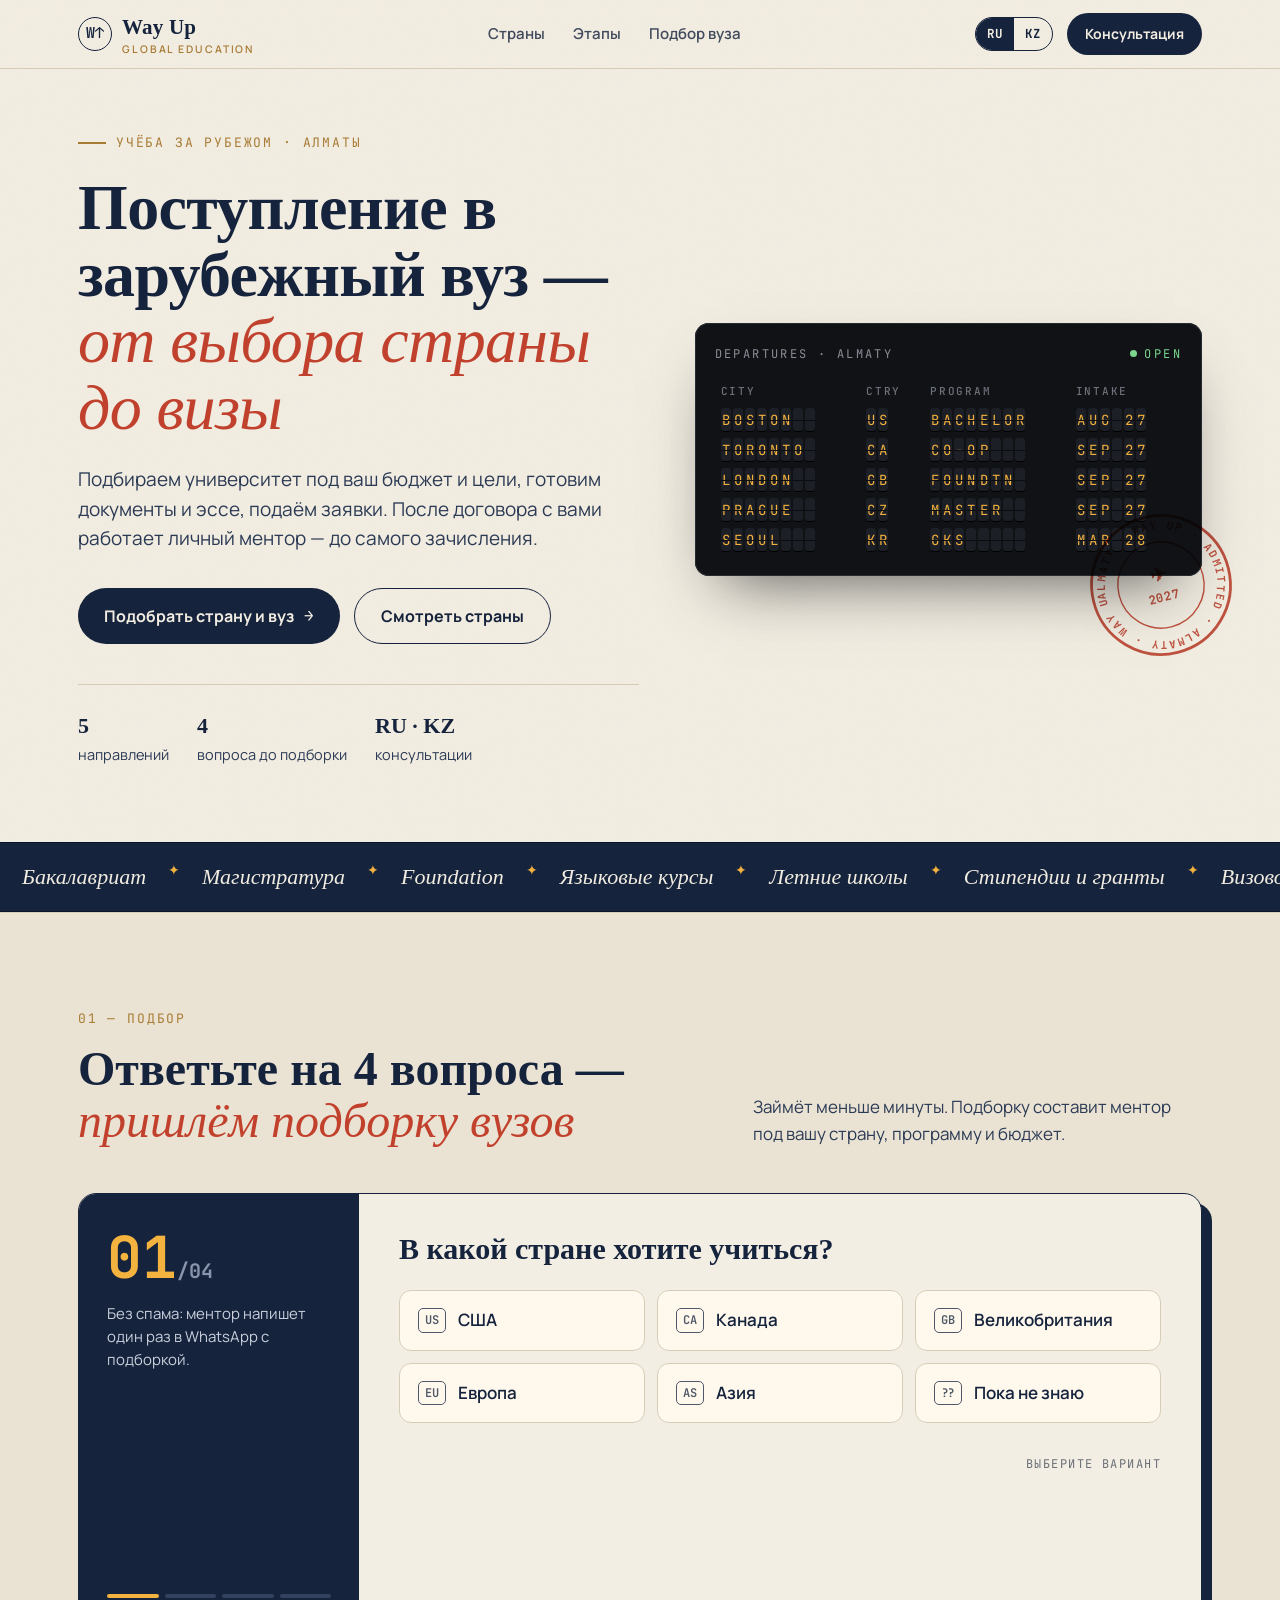
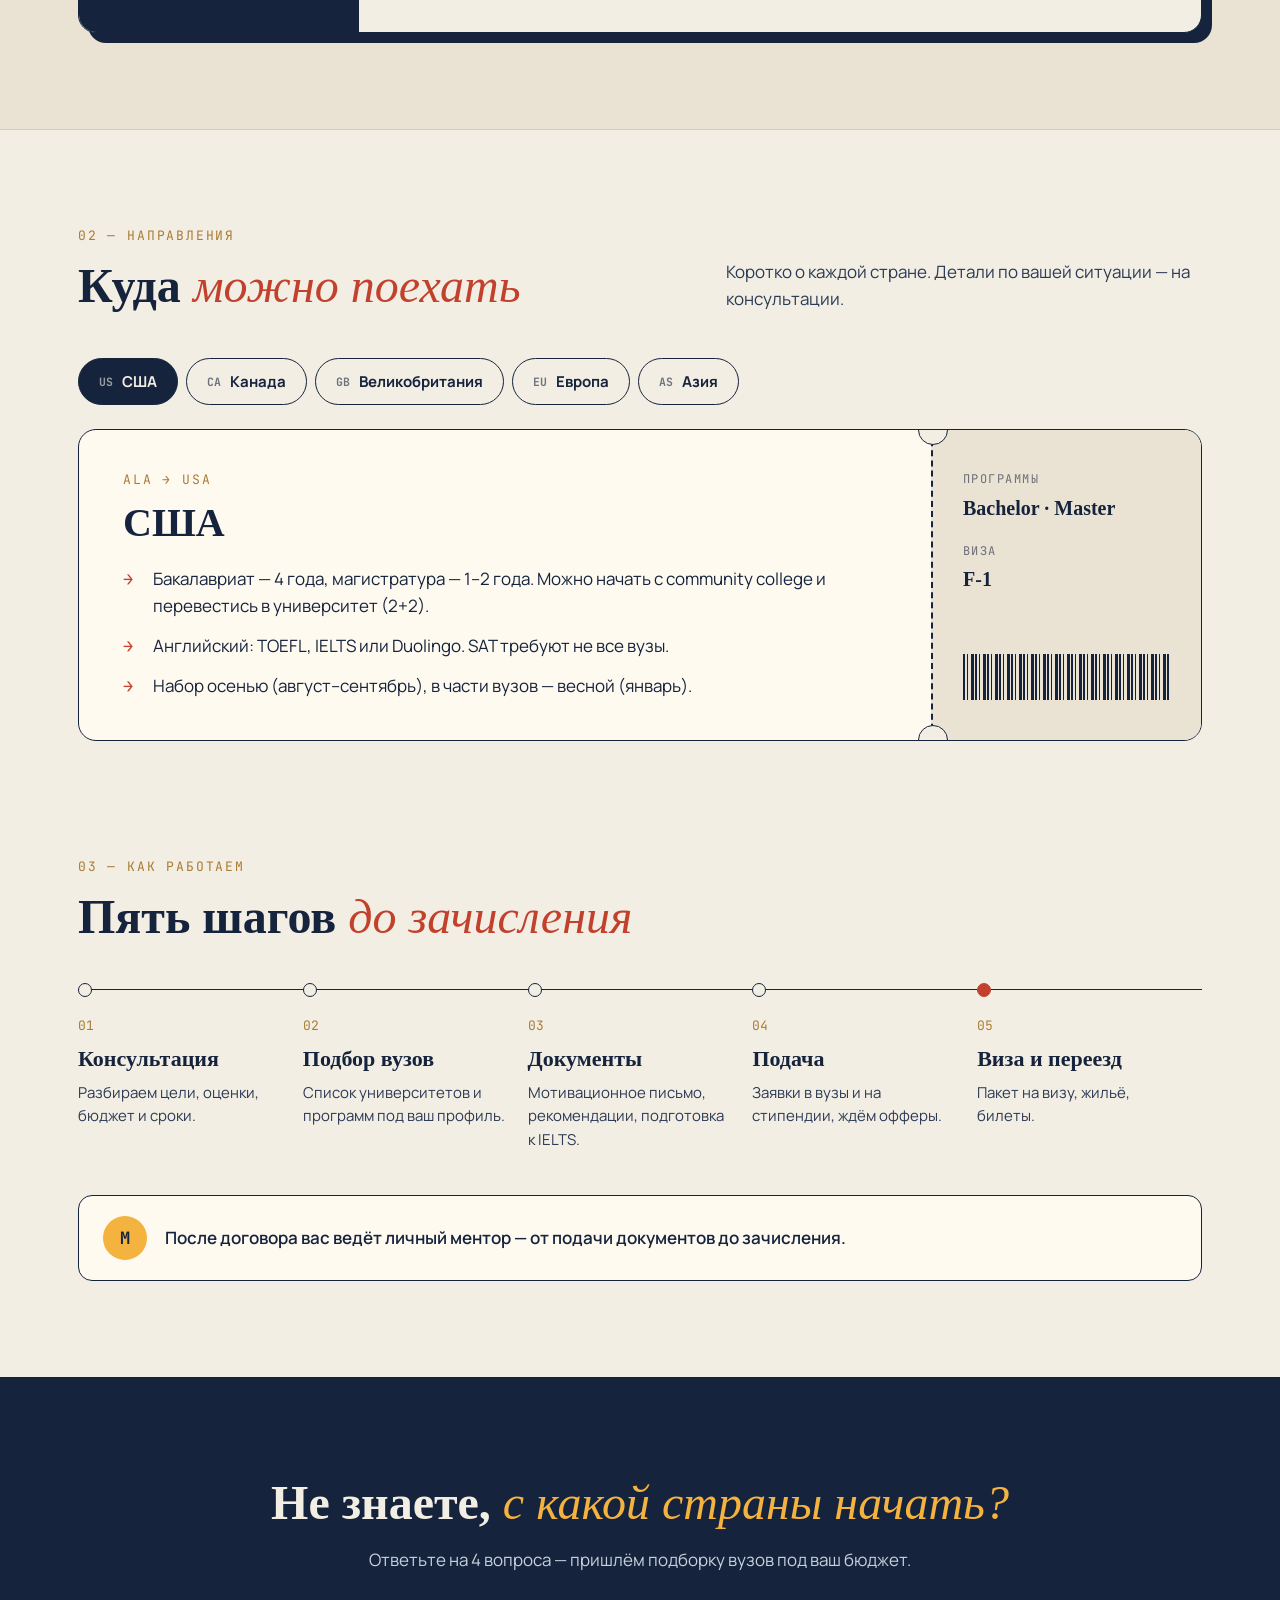
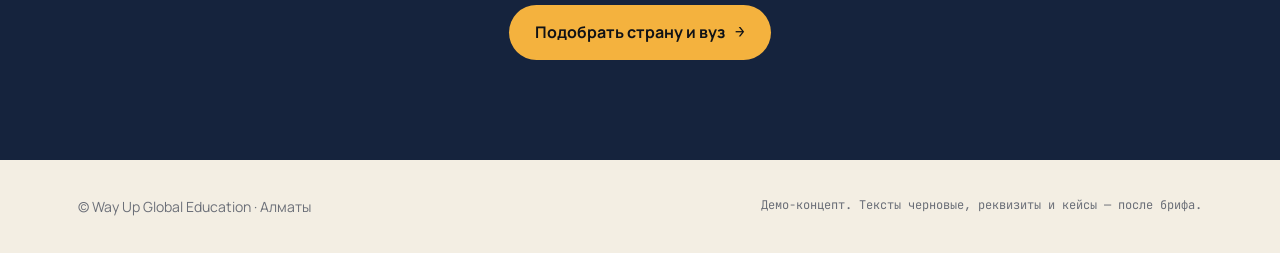
==== index.html @ d3983911 "Way Up demo landing" ====
<!DOCTYPE html>
<html lang="ru">
<head>
<meta charset="utf-8">
<meta name="viewport" content="width=device-width, initial-scale=1">
<title>Way Up Global Education — учёба за рубежом</title>
<meta name="description" content="Поступление в университеты США, Канады, Великобритании, Европы и Азии: подбор вуза, документы, виза.">
<link rel="preconnect" href="https://fonts.googleapis.com">
<link rel="preconnect" href="https://fonts.gstatic.com" crossorigin>
<link href="https://fonts.googleapis.com/css2?family=Old+Standard+TT:ital,wght@0,400;0,700;1,400&family=Manrope:wght@400;500;600;700&family=JetBrains+Mono:wght@500;700&display=swap" rel="stylesheet">
<style>
:root{
  --paper:#F3EEE3; --paper2:#EAE3D3; --ink:#15233D; --ink2:#2B3A55;
  --stamp:#C2412D; --brass:#A97C35; --board:#101216; --flap:#F4B23E; --line:#D6CCB8;
  --serif:"Old Standard TT",Georgia,serif; --sans:"Manrope",system-ui,sans-serif; --mono:"JetBrains Mono",ui-monospace,monospace;
}
*{box-sizing:border-box;margin:0;padding:0}
html{scroll-behavior:smooth}
body{background:var(--paper);color:var(--ink);font-family:var(--sans);font-size:17px;line-height:1.55;-webkit-font-smoothing:antialiased;overflow-x:hidden}
body[data-lang="ru"] .kz, body[data-lang="kz"] .ru{display:none!important}
a{color:inherit;text-decoration:none}
button{font:inherit;cursor:pointer;border:0;background:none;color:inherit}
.wrap{max-width:1180px;margin:0 auto;padding:0 28px}
/* paper grain */
body::before{content:"";position:fixed;inset:0;pointer-events:none;z-index:100;opacity:.35;mix-blend-mode:multiply;
  background-image:url("data:image/svg+xml,%3Csvg xmlns='http://www.w3.org/2000/svg' width='160' height='160'%3E%3Cfilter id='n'%3E%3CfeTurbulence type='fractalNoise' baseFrequency='.9' numOctaves='2' stitchTiles='stitch'/%3E%3CfeColorMatrix values='0 0 0 0 .55  0 0 0 0 .5  0 0 0 0 .42  0 0 0 .18 0'/%3E%3C/filter%3E%3Crect width='100%25' height='100%25' filter='url(%23n)'/%3E%3C/svg%3E")}

/* header */
header{position:sticky;top:0;z-index:50;background:rgba(243,238,227,.92);backdrop-filter:blur(8px);border-bottom:1px solid var(--line)}
.nav{display:flex;align-items:center;justify-content:space-between;height:68px;gap:20px}
.logo{display:flex;align-items:center;gap:10px;font-family:var(--serif);font-weight:700;font-size:21px;letter-spacing:.01em}
.logo-mark{width:34px;height:34px;border:1.5px solid var(--ink);border-radius:50%;display:grid;place-items:center;font-size:15px;font-family:var(--mono)}
.logo small{display:block;font-family:var(--sans);font-weight:600;font-size:10.5px;letter-spacing:.18em;text-transform:uppercase;color:var(--brass);margin-top:-3px}
.links{display:flex;gap:28px;font-weight:600;font-size:15px}
.links a{opacity:.8}.links a:hover{opacity:1;color:var(--stamp)}
.nav-right{display:flex;align-items:center;gap:14px}
.lang{display:flex;border:1.5px solid var(--ink);border-radius:999px;overflow:hidden;font-family:var(--mono);font-size:12.5px;font-weight:700}
.lang button{padding:6px 11px}
.lang button[aria-pressed="true"]{background:var(--ink);color:var(--paper)}
.btn{display:inline-flex;align-items:center;justify-content:center;gap:10px;font-weight:700;border-radius:999px;padding:15px 26px;font-size:16px;transition:transform .2s,box-shadow .2s,background .2s}
.btn-ink{background:var(--ink);color:var(--paper)}
.btn-ink:hover{transform:translateY(-2px);box-shadow:0 10px 24px -10px rgba(21,35,61,.6)}
.btn-line{border:1.5px solid var(--ink)}
.btn-line:hover{background:var(--ink);color:var(--paper)}
.btn-sm{padding:10px 18px;font-size:14px}
.arrow{font-family:var(--mono)}

/* hero */
.hero{padding:64px 0 76px;position:relative}
.hero-grid{display:grid;grid-template-columns:1.05fr .95fr;gap:56px;align-items:center}
.eyebrow{font-family:var(--mono);font-size:13px;letter-spacing:.14em;text-transform:uppercase;color:var(--brass);display:flex;align-items:center;gap:10px;margin-bottom:22px}
.eyebrow::before{content:"";width:28px;height:1.5px;background:var(--brass)}
h1{font-family:var(--serif);font-weight:700;font-size:clamp(38px,5.2vw,64px);line-height:1.04;letter-spacing:-.01em}
h1 em{font-style:italic;font-weight:400;color:var(--stamp)}
.lead{font-size:19px;color:var(--ink2);margin:24px 0 34px;max-width:33em}
.cta-row{display:flex;flex-wrap:wrap;gap:14px}
.facts{display:flex;gap:28px;margin-top:40px;padding-top:24px;border-top:1px solid var(--line);font-size:14.5px;color:var(--ink2)}
.facts b{display:block;font-family:var(--serif);font-size:22px;color:var(--ink)}

/* departure board */
.board-wrap{position:relative}
.board{background:var(--board);border-radius:14px;padding:22px 20px 18px;box-shadow:0 30px 60px -28px rgba(16,18,22,.7),inset 0 0 0 1px #262a31;color:var(--flap);font-family:var(--mono)}
.board-top{display:flex;justify-content:space-between;align-items:center;font-size:12px;letter-spacing:.2em;color:#8b8f98;margin-bottom:14px}
.board-top .live{display:flex;align-items:center;gap:7px;color:#7bd88f}
.board-top .live::before{content:"";width:7px;height:7px;border-radius:50%;background:#7bd88f;animation:blink 1.6s infinite}
@keyframes blink{50%{opacity:.25}}
.board table{width:100%;border-collapse:separate;border-spacing:0 6px;font-size:14px}
.board th{font-weight:500;color:#6d717a;text-align:left;font-size:11px;letter-spacing:.16em;padding:0 6px 2px}
.board td{padding:0 6px}
.cell{display:inline-flex;gap:2px}
.ch{display:inline-block;min-width:.72em;text-align:center;background:#1c1f25;border-radius:3px;padding:5px 1px;line-height:1;position:relative;box-shadow:inset 0 -1px 0 #000}
.ch::after{content:"";position:absolute;left:0;right:0;top:50%;height:1px;background:#0b0c0f}
.st-open{color:#7bd88f}
.stamp{position:absolute;right:-34px;bottom:-84px;width:150px;height:150px;color:var(--stamp);transform:rotate(-14deg);mix-blend-mode:multiply;opacity:.88;pointer-events:none}
.stamp text{font-family:var(--mono);font-weight:700;font-size:11.5px;letter-spacing:2.4px;fill:currentColor}

/* ticker */
.ticker{background:var(--ink);color:var(--paper);overflow:hidden;white-space:nowrap;border-block:1px solid #0b1426}
.ticker-track{display:inline-flex;animation:marquee 38s linear infinite;padding:17px 0}
.ticker span{font-family:var(--serif);font-size:22px;font-style:italic;padding:0 22px}
.ticker i{font-style:normal;color:var(--flap);font-family:var(--mono);font-size:14px}
@keyframes marquee{to{transform:translateX(-50%)}}

/* sections */
section{padding:96px 0}
.sec-head{display:flex;justify-content:space-between;align-items:end;gap:30px;margin-bottom:46px}
.num{font-family:var(--mono);font-size:13px;color:var(--brass);letter-spacing:.14em;margin-bottom:14px}
h2{font-family:var(--serif);font-weight:700;font-size:clamp(32px,4vw,48px);line-height:1.08}
h2 em{font-style:italic;font-weight:400;color:var(--stamp)}
.sec-sub{max-width:28em;color:var(--ink2)}

/* quiz */
#quiz{background:var(--paper2);border-block:1px solid var(--line)}
.quiz{background:var(--paper);border:1.5px solid var(--ink);border-radius:18px;display:grid;grid-template-columns:280px 1fr;overflow:hidden;min-height:440px;box-shadow:10px 10px 0 var(--ink)}
.quiz-side{background:var(--ink);color:var(--paper);padding:34px 28px;display:flex;flex-direction:column;justify-content:space-between}
.quiz-step-n{font-family:var(--mono);font-size:58px;font-weight:700;color:var(--flap);line-height:1}
.quiz-step-n small{font-size:20px;color:#8a95ab}
.quiz-side p{color:#c9cfdb;font-size:15px;margin-top:16px}
.progress{display:flex;gap:6px;margin-top:24px}
.progress span{flex:1;height:4px;border-radius:2px;background:#33425f;transition:background .3s}
.progress span.on{background:var(--flap)}
.quiz-main{padding:38px 40px;position:relative}
.qstep{display:none;animation:rise .45s ease both}
.qstep.active{display:block}
@keyframes rise{from{opacity:0;transform:translateY(12px)}to{opacity:1;transform:none}}
.qstep h3{font-family:var(--serif);font-size:30px;line-height:1.15;margin-bottom:24px}
.opts{display:grid;grid-template-columns:repeat(auto-fill,minmax(190px,1fr));gap:12px}
.opt{border:1.5px solid var(--line);border-radius:12px;padding:16px 18px;text-align:left;font-weight:600;background:#fff8ec;transition:border-color .15s,transform .15s,background .15s;display:flex;gap:12px;align-items:center}
.opt:hover{border-color:var(--ink);transform:translateY(-2px)}
.opt.sel{border-color:var(--ink);background:var(--ink);color:var(--paper)}
.opt .code{font-family:var(--mono);font-size:12px;border:1px solid currentColor;border-radius:5px;padding:2px 6px;opacity:.75}
.qnav{display:flex;justify-content:space-between;align-items:center;margin-top:28px}
.back{font-weight:600;opacity:.7}.back:hover{opacity:1}
.back[hidden]{visibility:hidden;display:inline}
.field{margin-bottom:14px}
.field label{display:block;font-size:13.5px;font-weight:700;margin-bottom:6px}
.field input,.field select{width:100%;font:inherit;padding:14px 16px;border:1.5px solid var(--line);border-radius:10px;background:#fff8ec;color:var(--ink)}
.field input:focus,.field select:focus{outline:none;border-color:var(--ink)}
.two{display:grid;grid-template-columns:1fr 1fr;gap:14px}
.consent{font-size:12.5px;color:#6b6f78;margin-top:12px}
.done{display:none}
.done.active{display:block;animation:rise .45s ease both}
.done h3{font-family:var(--serif);font-size:30px;margin-bottom:10px}
.crm{margin-top:22px;border:1.5px dashed var(--ink);border-radius:12px;padding:18px 20px;font-family:var(--mono);font-size:13.5px;background:#fff8ec}
.crm-h{font-family:var(--sans);font-weight:700;font-size:13px;letter-spacing:.06em;text-transform:uppercase;color:var(--brass);margin-bottom:10px}
.crm div.r{display:flex;justify-content:space-between;gap:14px;padding:5px 0;border-bottom:1px dotted var(--line)}
.crm div.r:last-child{border:0}
.crm .k{color:#6b6f78}

/* countries — boarding pass */
.tabs{display:flex;gap:8px;flex-wrap:wrap;margin-bottom:24px}
.tab{padding:11px 20px;border:1.5px solid var(--ink);border-radius:999px;font-weight:700;font-size:15px;display:flex;align-items:center;gap:9px}
.tab .code{font-family:var(--mono);font-size:11.5px;opacity:.6}
.tab[aria-selected="true"]{background:var(--ink);color:var(--paper)}
.pass{display:grid;grid-template-columns:1fr 270px;background:#fffaf0;border:1.5px solid var(--ink);border-radius:18px;position:relative;overflow:hidden}
.pass-main{padding:40px 44px}
.pass-stub{border-left:2px dashed var(--ink);padding:40px 30px;background:var(--paper2);position:relative;display:flex;flex-direction:column;justify-content:space-between}
.pass-stub::before,.pass-stub::after{content:"";position:absolute;left:-15px;width:28px;height:28px;border-radius:50%;background:var(--paper);border:1.5px solid var(--ink)}
.pass-stub::before{top:-15px}.pass-stub::after{bottom:-15px}
.pass .route{font-family:var(--mono);font-size:13px;letter-spacing:.14em;color:var(--brass);margin-bottom:12px}
.pass h3{font-family:var(--serif);font-size:40px;line-height:1.05;margin-bottom:22px}
.pass ul{list-style:none;display:grid;gap:14px}
.pass li{padding-left:30px;position:relative}
.pass li::before{content:"→";position:absolute;left:0;font-family:var(--mono);color:var(--stamp);font-weight:700}
.kv{font-family:var(--mono);font-size:12px;color:#6b6f78;letter-spacing:.12em;text-transform:uppercase}
.kv b{display:block;font-size:20px;color:var(--ink);letter-spacing:0;text-transform:none;margin:4px 0 18px;font-family:var(--serif)}
.barcode{height:46px;background:repeating-linear-gradient(90deg,var(--ink) 0 2px,transparent 2px 4px,var(--ink) 4px 5px,transparent 5px 8px,var(--ink) 8px 11px,transparent 11px 12px)}
.panel{display:none}.panel.active{display:grid;animation:rise .4s ease both}

/* stages */
.stages{display:grid;grid-template-columns:repeat(5,1fr);border-top:1.5px solid var(--ink)}
.stage{padding:26px 20px 0 0;position:relative}
.stage::before{content:"";position:absolute;top:-7px;left:0;width:12px;height:12px;border-radius:50%;background:var(--paper);border:1.5px solid var(--ink)}
.stage:last-child::before{background:var(--stamp);border-color:var(--stamp)}
.stage .n{font-family:var(--mono);font-size:13px;color:var(--brass);margin-bottom:10px}
.stage h4{font-family:var(--serif);font-size:22px;line-height:1.15;margin-bottom:10px}
.stage p{font-size:15px;color:var(--ink2)}
.mentor{margin-top:44px;display:flex;gap:18px;align-items:center;padding:20px 24px;border:1.5px solid var(--ink);border-radius:14px;background:#fffaf0;font-weight:600}
.mentor .ico{width:44px;height:44px;border-radius:50%;background:var(--flap);display:grid;place-items:center;flex:none;font-family:var(--mono);font-weight:700}

/* final */
.final{background:var(--ink);color:var(--paper);text-align:center;padding:100px 0}
.final h2{max-width:17em;margin:0 auto 18px}
.final h2 em{color:var(--flap)}
.final p{color:#c9cfdb;max-width:34em;margin:0 auto 32px}
.btn-flap{background:var(--flap);color:var(--board)}
.btn-flap:hover{transform:translateY(-2px);box-shadow:0 10px 24px -10px rgba(244,178,62,.7)}
footer{padding:36px 0;font-size:14px;color:#6b6f78}
footer .wrap{display:flex;justify-content:space-between;gap:20px;flex-wrap:wrap}
.demo-note{font-family:var(--mono);font-size:12px}

.reveal{opacity:0;transform:translateY(18px);transition:opacity .7s ease,transform .7s ease}
.reveal.in{opacity:1;transform:none}

@media (max-width:960px){
  .links{display:none}
  .hero-grid{grid-template-columns:1fr;gap:56px}
  .quiz{grid-template-columns:1fr}
  .quiz-side{padding:24px 24px;flex-direction:row;align-items:center;gap:18px}
  .quiz-side p{display:none}
  .quiz-step-n{font-size:40px}
  .progress{margin-top:0;flex:1}
  .pass{grid-template-columns:1fr}
  .pass-stub{border-left:0;border-top:2px dashed var(--ink);flex-direction:row;flex-wrap:wrap;gap:0 30px}
  .pass-stub::before,.pass-stub::after{top:-15px;left:auto}
  .pass-stub::before{left:-15px}.pass-stub::after{right:-15px;bottom:auto}
  .barcode{width:100%}
  .stages{grid-template-columns:1fr;border-top:0;border-left:1.5px solid var(--ink);margin-left:6px}
  .stage{padding:0 0 28px 26px}
  .stage::before{top:4px;left:-7px}
  .sec-head{flex-direction:column;align-items:start}
}
@media (max-width:560px){
  body{font-size:16px}
  .wrap{padding:0 18px}
  .nav-right .btn{display:none}
  .hero{padding:38px 0 64px}
  .lead{font-size:17px}
  .facts{gap:18px;flex-wrap:wrap}
  .board{padding:16px 10px 12px}
  .board table{font-size:11px}
  .board th{font-size:9px;padding:0 3px}.board td{padding:0 3px}
  .ch{min-width:.68em;padding:4px 0}
  .board .c-prog{display:none}
  .stamp{width:110px;height:110px;right:-8px;bottom:-40px}
  section{padding:70px 0}
  .quiz{box-shadow:6px 6px 0 var(--ink)}
  .quiz-main{padding:26px 20px}
  .qstep h3,.done h3{font-size:25px}
  .opts{grid-template-columns:1fr}
  .two{grid-template-columns:1fr}
  .pass-main{padding:28px 22px}
  .pass h3{font-size:32px}
  .pass-stub{padding:26px 22px}
  .ticker span{font-size:18px}
}
@media (prefers-reduced-motion:reduce){
  *{animation:none!important;transition:none!important}
  .reveal{opacity:1;transform:none}
}
</style>
</head>
<body data-lang="ru">

<header>
  <div class="wrap nav">
    <a href="#top" class="logo"><span class="logo-mark">W↑</span><span>Way Up<small>Global Education</small></span></a>
    <nav class="links">
      <a href="#countries"><span class="ru">Страны</span><span class="kz">Елдер</span></a>
      <a href="#stages"><span class="ru">Этапы</span><span class="kz">Кезеңдер</span></a>
      <a href="#quiz"><span class="ru">Подбор вуза</span><span class="kz">Университет таңдау</span></a>
    </nav>
    <div class="nav-right">
      <div class="lang" role="group" aria-label="Язык / Тіл">
        <button type="button" data-set-lang="ru" aria-pressed="true">RU</button>
        <button type="button" data-set-lang="kz" aria-pressed="false">KZ</button>
      </div>
      <a href="#quiz" class="btn btn-ink btn-sm"><span class="ru">Консультация</span><span class="kz">Кеңес алу</span></a>
    </div>
  </div>
</header>

<main id="top">
<div class="hero">
  <div class="wrap hero-grid">
    <div>
      <div class="eyebrow"><span class="ru">Учёба за рубежом · Алматы</span><span class="kz">Шетелде оқу · Алматы</span></div>
      <h1>
        <span class="ru">Поступление в зарубежный вуз — <em>от выбора страны до визы</em></span>
        <span class="kz">Шетелдік университетке түсу — <em>елді таңдаудан визаға дейін</em></span>
      </h1>
      <p class="lead">
        <span class="ru">Подбираем университет под ваш бюджет и цели, готовим документы и эссе, подаём заявки. После договора с вами работает личный ментор — до самого зачисления.</span>
        <span class="kz">Бюджетіңіз бен мақсатыңызға сай университет таңдаймыз, құжаттар мен эссе дайындаймыз, өтінім береміз. Келісімшарттан кейін сізбен жеке ментор жұмыс істейді — оқуға қабылданғанға дейін.</span>
      </p>
      <div class="cta-row">
        <a href="#quiz" class="btn btn-ink"><span class="ru">Подобрать страну и вуз</span><span class="kz">Ел мен университет таңдау</span> <span class="arrow">→</span></a>
        <a href="#countries" class="btn btn-line"><span class="ru">Смотреть страны</span><span class="kz">Елдерді қарау</span></a>
      </div>
      <div class="facts">
        <div><b>5</b><span class="ru">направлений</span><span class="kz">бағыт</span></div>
        <div><b>4</b><span class="ru">вопроса до подборки</span><span class="kz">сұрақ — іріктемеге дейін</span></div>
        <div><b>RU · KZ</b><span class="ru">консультации</span><span class="kz">кеңестер</span></div>
      </div>
    </div>

    <div class="board-wrap">
      <div class="board" aria-label="Табло направлений">
        <div class="board-top"><span>DEPARTURES · ALMATY</span><span class="live">OPEN</span></div>
        <table>
          <thead><tr><th>CITY</th><th>CTRY</th><th class="c-prog">PROGRAM</th><th>INTAKE</th></tr></thead>
          <tbody id="boardBody"></tbody>
        </table>
      </div>
      <svg class="stamp" viewBox="0 0 160 160" aria-hidden="true">
        <defs><path id="circ" d="M80,80 m-60,0 a60,60 0 1,1 120,0 a60,60 0 1,1 -120,0"/></defs>
        <circle cx="80" cy="80" r="74" fill="none" stroke="currentColor" stroke-width="3"/>
        <circle cx="80" cy="80" r="46" fill="none" stroke="currentColor" stroke-width="1.5"/>
        <text><textPath href="#circ">ALMATY · WAY UP · ADMITTED · ALMATY · WAY UP ·</textPath></text>
        <text x="80" y="76" text-anchor="middle" style="font-size:20px;letter-spacing:1px">✈</text>
        <text x="80" y="98" text-anchor="middle" style="font-size:13px;letter-spacing:1px">2027</text>
      </svg>
    </div>
  </div>
</div>

<div class="ticker" aria-hidden="true">
  <div class="ticker-track" id="ticker"></div>
</div>

<section id="quiz">
  <div class="wrap">
    <div class="sec-head reveal">
      <div>
        <div class="num">01 — <span class="ru">ПОДБОР</span><span class="kz">ІРІКТЕУ</span></div>
        <h2><span class="ru">Ответьте на 4 вопроса — <em>пришлём подборку вузов</em></span><span class="kz">4 сұраққа жауап беріңіз — <em>университеттер іріктемесін жібереміз</em></span></h2>
      </div>
      <p class="sec-sub"><span class="ru">Займёт меньше минуты. Подборку составит ментор под вашу страну, программу и бюджет.</span><span class="kz">Бір минуттан аз уақыт алады. Іріктемені ментор еліңізге, бағдарламаңызға және бюджетіңізге қарай жасайды.</span></p>
    </div>

    <div class="quiz reveal">
      <div class="quiz-side">
        <div>
          <div class="quiz-step-n"><span id="stepN">01</span><small>/04</small></div>
          <p><span class="ru">Без спама: ментор напишет один раз в WhatsApp с подборкой.</span><span class="kz">Спамсыз: ментор WhatsApp-қа бір рет іріктемемен жазады.</span></p>
        </div>
        <div class="progress" id="progress"><span class="on"></span><span></span><span></span><span></span></div>
      </div>

      <div class="quiz-main">
        <form id="quizForm" novalidate>
          <input type="hidden" name="utm_source"><input type="hidden" name="utm_medium"><input type="hidden" name="utm_campaign"><input type="hidden" name="utm_content"><input type="hidden" name="utm_term">
          <input type="hidden" name="lang" value="ru">

          <div class="qstep active" data-step="1" data-name="country">
            <h3><span class="ru">В какой стране хотите учиться?</span><span class="kz">Қай елде оқығыңыз келеді?</span></h3>
            <div class="opts">
              <button type="button" class="opt" data-v="США"><span class="code">US</span><span class="ru">США</span><span class="kz">АҚШ</span></button>
              <button type="button" class="opt" data-v="Канада"><span class="code">CA</span>Канада</button>
              <button type="button" class="opt" data-v="Великобритания"><span class="code">GB</span><span class="ru">Великобритания</span><span class="kz">Ұлыбритания</span></button>
              <button type="button" class="opt" data-v="Европа"><span class="code">EU</span><span class="ru">Европа</span><span class="kz">Еуропа</span></button>
              <button type="button" class="opt" data-v="Азия"><span class="code">AS</span><span class="ru">Азия</span><span class="kz">Азия</span></button>
              <button type="button" class="opt" data-v="Пока не знаю"><span class="code">??</span><span class="ru">Пока не знаю</span><span class="kz">Әзірге білмеймін</span></button>
            </div>
          </div>

          <div class="qstep" data-step="2" data-name="program">
            <h3><span class="ru">Какая программа нужна?</span><span class="kz">Қандай бағдарлама керек?</span></h3>
            <div class="opts">
              <button type="button" class="opt" data-v="Foundation"><span class="ru">Foundation / подготовительный год</span><span class="kz">Foundation / дайындық жылы</span></button>
              <button type="button" class="opt" data-v="Бакалавриат">Бакалавриат</button>
              <button type="button" class="opt" data-v="Магистратура">Магистратура</button>
              <button type="button" class="opt" data-v="Языковые курсы"><span class="ru">Языковые курсы</span><span class="kz">Тіл курстары</span></button>
            </div>
          </div>

          <div class="qstep" data-step="3" data-name="budget">
            <h3><span class="ru">Бюджет на год обучения?</span><span class="kz">Бір жылдық оқу бюджеті қанша?</span></h3>
            <div class="opts">
              <button type="button" class="opt" data-v="до $10 000"><span class="ru">До $10 000</span><span class="kz">$10 000-ға дейін</span></button>
              <button type="button" class="opt" data-v="$10–25 тыс."><span class="ru">$10–25 тыс.</span><span class="kz">$10–25 мың</span></button>
              <button type="button" class="opt" data-v="$25–50 тыс."><span class="ru">$25–50 тыс.</span><span class="kz">$25–50 мың</span></button>
              <button type="button" class="opt" data-v="больше $50 тыс."><span class="ru">Больше $50 тыс.</span><span class="kz">$50 мыңнан көп</span></button>
              <button type="button" class="opt" data-v="нужен грант"><span class="ru">Нужен грант</span><span class="kz">Грант керек</span></button>
            </div>
          </div>

          <div class="qstep" data-step="4">
            <h3><span class="ru">Куда прислать подборку?</span><span class="kz">Іріктемені қайда жіберейік?</span></h3>
            <div class="two">
              <div class="field"><label for="f-name"><span class="ru">Имя</span><span class="kz">Атыңыз</span></label><input id="f-name" name="name" autocomplete="given-name" data-ph-ru="Как к вам обращаться" data-ph-kz="Сізге қалай жүгінейік" required></div>
              <div class="field"><label for="f-phone">WhatsApp</label><input id="f-phone" name="phone" type="tel" inputmode="tel" autocomplete="tel" placeholder="+7 7__ ___ __ __" required></div>
            </div>
            <div class="field"><label for="f-when"><span class="ru">Когда планируете поступать?</span><span class="kz">Қашан түсуді жоспарлайсыз?</span></label>
              <select id="f-when" name="intake">
                <option value="2027">2027</option><option value="2028">2028</option>
                <option value="позже" data-ru="Позже" data-kz="Кейінірек">Позже</option>
              </select>
            </div>
            <button type="submit" class="btn btn-ink" style="width:100%;margin-top:6px"><span class="ru">Получить подборку вузов</span><span class="kz">Университеттер іріктемесін алу</span> <span class="arrow">→</span></button>
            <p class="consent"><span class="ru">Нажимая кнопку, вы соглашаетесь с политикой конфиденциальности.</span><span class="kz">Батырманы басу арқылы құпиялылық саясатымен келісесіз.</span></p>
          </div>

          <div class="qnav" id="qnav">
            <button type="button" class="back" id="back" hidden>← <span class="ru">Назад</span><span class="kz">Артқа</span></button>
            <span class="kv" id="hint"><span class="ru">Выберите вариант</span><span class="kz">Нұсқаны таңдаңыз</span></span>
          </div>
        </form>

        <div class="done" id="done">
          <h3><span class="ru">Спасибо! Заявка у ментора.</span><span class="kz">Рахмет! Өтініміңіз менторда.</span></h3>
          <p><span class="ru">Напишем вам в WhatsApp и пришлём подборку вузов.</span><span class="kz">WhatsApp арқылы хабарласып, университеттер іріктемесін жібереміз.</span></p>
          <div class="crm" id="crm">
            <div class="crm-h"><span class="ru">Так заявка придёт в amoCRM</span><span class="kz">Өтінім amoCRM-ге осылай түседі</span></div>
            <div id="crmRows"></div>
          </div>
        </div>
      </div>
    </div>
  </div>
</section>

<section id="countries">
  <div class="wrap">
    <div class="sec-head reveal">
      <div>
        <div class="num">02 — <span class="ru">НАПРАВЛЕНИЯ</span><span class="kz">БАҒЫТТАР</span></div>
        <h2><span class="ru">Куда <em>можно поехать</em></span><span class="kz">Қайда <em>баруға болады</em></span></h2>
      </div>
      <p class="sec-sub"><span class="ru">Коротко о каждой стране. Детали по вашей ситуации — на консультации.</span><span class="kz">Әр ел туралы қысқаша. Жағдайыңызға қатысты толығырақ — кеңесте.</span></p>
    </div>

    <div class="tabs reveal" role="tablist">
      <button class="tab" role="tab" aria-selected="true" data-tab="us"><span class="code">US</span><span class="ru">США</span><span class="kz">АҚШ</span></button>
      <button class="tab" role="tab" aria-selected="false" data-tab="ca"><span class="code">CA</span>Канада</button>
      <button class="tab" role="tab" aria-selected="false" data-tab="gb"><span class="code">GB</span><span class="ru">Великобритания</span><span class="kz">Ұлыбритания</span></button>
      <button class="tab" role="tab" aria-selected="false" data-tab="eu"><span class="code">EU</span><span class="ru">Европа</span><span class="kz">Еуропа</span></button>
      <button class="tab" role="tab" aria-selected="false" data-tab="as"><span class="code">AS</span>Азия</button>
    </div>

    <div class="reveal">
      <div class="pass panel active" data-panel="us">
        <div class="pass-main">
          <div class="route">ALA → USA</div>
          <h3><span class="ru">США</span><span class="kz">АҚШ</span></h3>
          <ul>
            <li><span class="ru">Бакалавриат — 4 года, магистратура — 1–2 года. Можно начать с community college и перевестись в университет (2+2).</span><span class="kz">Бакалавриат — 4 жыл, магистратура — 1–2 жыл. Community college-дан бастап, кейін университетке ауысуға болады (2+2).</span></li>
            <li><span class="ru">Английский: TOEFL, IELTS или Duolingo. SAT требуют не все вузы.</span><span class="kz">Ағылшын тілі: TOEFL, IELTS немесе Duolingo. SAT-ты барлық университет талап етпейді.</span></li>
            <li><span class="ru">Набор осенью (август–сентябрь), в части вузов — весной (январь).</span><span class="kz">Қабылдау күзде (тамыз–қыркүйек), кейбір университеттерде көктемде (қаңтар).</span></li>
          </ul>
        </div>
        <div class="pass-stub">
          <div><div class="kv"><span class="ru">Программы</span><span class="kz">Бағдарламалар</span><b>Bachelor · Master</b></div><div class="kv"><span class="ru">Виза</span><span class="kz">Виза</span><b>F-1</b></div></div>
          <div class="barcode"></div>
        </div>
      </div>

      <div class="pass panel" data-panel="ca">
        <div class="pass-main">
          <div class="route">ALA → CAN</div>
          <h3>Канада</h3>
          <ul>
            <li><span class="ru">Университеты и колледжи, программы с оплачиваемой практикой (co-op).</span><span class="kz">Университеттер мен колледждер, ақылы тәжірибесі бар бағдарламалар (co-op).</span></li>
            <li><span class="ru">После выпуска можно получить разрешение на работу (PGWP), если программа подходит под условия.</span><span class="kz">Бітіргеннен кейін жұмысқа рұқсат (PGWP) алуға болады, егер бағдарлама талаптарға сай болса.</span></li>
            <li><span class="ru">Набор в сентябре и январе, на части программ — в мае.</span><span class="kz">Қабылдау қыркүйек пен қаңтарда, кейбір бағдарламаларда — мамырда.</span></li>
          </ul>
        </div>
        <div class="pass-stub">
          <div><div class="kv"><span class="ru">Программы</span><span class="kz">Бағдарламалар</span><b>College · University</b></div><div class="kv"><span class="ru">Документ</span><span class="kz">Құжат</span><b>Study permit</b></div></div>
          <div class="barcode"></div>
        </div>
      </div>

      <div class="pass panel" data-panel="gb">
        <div class="pass-main">
          <div class="route">ALA → GBR</div>
          <h3><span class="ru">Великобритания</span><span class="kz">Ұлыбритания</span></h3>
          <ul>
            <li><span class="ru">Бакалавриат — 3 года, магистратура — 1 год.</span><span class="kz">Бакалавриат — 3 жыл, магистратура — 1 жыл.</span></li>
            <li><span class="ru">На бакалавриат подают через UCAS. Выпускникам школ Казахстана часто нужен Foundation.</span><span class="kz">Бакалавриатқа өтінім UCAS арқылы беріледі. Қазақстан мектеп түлектеріне көбіне Foundation қажет.</span></li>
            <li><span class="ru">После выпуска — виза Graduate Route, чтобы остаться и работать.</span><span class="kz">Бітіргеннен кейін — қалып жұмыс істеуге арналған Graduate Route визасы.</span></li>
          </ul>
        </div>
        <div class="pass-stub">
          <div><div class="kv"><span class="ru">Программы</span><span class="kz">Бағдарламалар</span><b>Foundation · BA/BSc · MSc</b></div><div class="kv"><span class="ru">Виза</span><span class="kz">Виза</span><b>Student visa</b></div></div>
          <div class="barcode"></div>
        </div>
      </div>

      <div class="pass panel" data-panel="eu">
        <div class="pass-main">
          <div class="route">ALA → EUR</div>
          <h3><span class="ru">Европа</span><span class="kz">Еуропа</span></h3>
          <ul>
            <li><span class="ru">Германия, Чехия, Италия, Нидерланды и другие страны.</span><span class="kz">Германия, Чехия, Италия, Нидерланды және басқа елдер.</span></li>
            <li><span class="ru">В государственных вузах ряда стран обучение бесплатное или недорогое.</span><span class="kz">Бірқатар елдердің мемлекеттік университеттерінде оқу тегін немесе арзан.</span></li>
            <li><span class="ru">Много программ на английском, но где-то нужен язык страны.</span><span class="kz">Ағылшын тіліндегі бағдарламалар көп, бірақ кей жерде сол елдің тілі қажет.</span></li>
          </ul>
        </div>
        <div class="pass-stub">
          <div><div class="kv"><span class="ru">Программы</span><span class="kz">Бағдарламалар</span><b>Bachelor · Master</b></div><div class="kv"><span class="ru">Виза</span><span class="kz">Виза</span><b>National D</b></div></div>
          <div class="barcode"></div>
        </div>
      </div>

      <div class="pass panel" data-panel="as">
        <div class="pass-main">
          <div class="route">ALA → ASIA</div>
          <h3>Азия</h3>
          <ul>
            <li><span class="ru">Южная Корея, Китай, Малайзия, Япония.</span><span class="kz">Оңтүстік Корея, Қытай, Малайзия, Жапония.</span></li>
            <li><span class="ru">Государственные стипендии: GKS в Корее, CSC в Китае.</span><span class="kz">Мемлекеттік стипендиялар: Кореяда GKS, Қытайда CSC.</span></li>
            <li><span class="ru">В Малайзии работают кампусы британских и австралийских университетов.</span><span class="kz">Малайзияда британ және австралия университеттерінің кампустары жұмыс істейді.</span></li>
          </ul>
        </div>
        <div class="pass-stub">
          <div><div class="kv"><span class="ru">Гранты</span><span class="kz">Гранттар</span><b>GKS · CSC</b></div><div class="kv"><span class="ru">Программы</span><span class="kz">Бағдарламалар</span><b>Bachelor · Master</b></div></div>
          <div class="barcode"></div>
        </div>
      </div>
    </div>
  </div>
</section>

<section id="stages" style="padding-top:20px">
  <div class="wrap">
    <div class="sec-head reveal">
      <div>
        <div class="num">03 — <span class="ru">КАК РАБОТАЕМ</span><span class="kz">ҚАЛАЙ ЖҰМЫС ІСТЕЙМІЗ</span></div>
        <h2><span class="ru">Пять шагов <em>до зачисления</em></span><span class="kz">Қабылдануға дейін <em>бес қадам</em></span></h2>
      </div>
    </div>
    <div class="stages reveal">
      <div class="stage"><div class="n">01</div><h4><span class="ru">Консультация</span><span class="kz">Кеңес</span></h4><p><span class="ru">Разбираем цели, оценки, бюджет и сроки.</span><span class="kz">Мақсатты, бағаларды, бюджет пен мерзімді талдаймыз.</span></p></div>
      <div class="stage"><div class="n">02</div><h4><span class="ru">Подбор вузов</span><span class="kz">Университет таңдау</span></h4><p><span class="ru">Список университетов и программ под ваш профиль.</span><span class="kz">Профиліңізге сай университеттер мен бағдарламалар тізімі.</span></p></div>
      <div class="stage"><div class="n">03</div><h4><span class="ru">Документы</span><span class="kz">Құжаттар</span></h4><p><span class="ru">Мотивационное письмо, рекомендации, подготовка к IELTS.</span><span class="kz">Мотивациялық хат, ұсынымдар, IELTS-ке дайындық.</span></p></div>
      <div class="stage"><div class="n">04</div><h4><span class="ru">Подача</span><span class="kz">Өтінім</span></h4><p><span class="ru">Заявки в вузы и на стипендии, ждём офферы.</span><span class="kz">Университеттерге және стипендияға өтінім, офферлерді күтеміз.</span></p></div>
      <div class="stage"><div class="n">05</div><h4><span class="ru">Виза и переезд</span><span class="kz">Виза және көшу</span></h4><p><span class="ru">Пакет на визу, жильё, билеты.</span><span class="kz">Визаға құжаттар, тұрғын үй, билеттер.</span></p></div>
    </div>
    <div class="mentor reveal"><span class="ico">M</span><span><span class="ru">После договора вас ведёт личный ментор — от подачи документов до зачисления.</span><span class="kz">Келісімшарттан кейін сізді жеке ментор жүргізеді — құжат тапсырудан қабылдануға дейін.</span></span></div>
  </div>
</section>

<div class="final">
  <div class="wrap">
    <h2><span class="ru">Не знаете, <em>с какой страны начать?</em></span><span class="kz">Қай елден <em>бастарыңызды білмейсіз бе?</em></span></h2>
    <p><span class="ru">Ответьте на 4 вопроса — пришлём подборку вузов под ваш бюджет.</span><span class="kz">4 сұраққа жауап беріңіз — бюджетіңізге сай университеттер іріктемесін жібереміз.</span></p>
    <a href="#quiz" class="btn btn-flap"><span class="ru">Подобрать страну и вуз</span><span class="kz">Ел мен университет таңдау</span> <span class="arrow">→</span></a>
  </div>
</div>
</main>

<footer>
  <div class="wrap">
    <span>© Way Up Global Education · <span class="ru">Алматы</span><span class="kz">Алматы</span></span>
    <span class="demo-note"><span class="ru">Демо-концепт. Тексты черновые, реквизиты и кейсы — после брифа.</span><span class="kz">Демо-концепт. Мәтіндер — жоба, деректемелер мен кейстер брифтен кейін.</span></span>
  </div>
</footer>

<script>
(() => {
  const reduce = matchMedia('(prefers-reduced-motion: reduce)').matches;

  /* language */
  const setLang = (l) => {
    document.body.dataset.lang = l;
    document.documentElement.lang = l === 'kz' ? 'kk' : 'ru';
    document.querySelectorAll('[data-set-lang]').forEach(b => b.setAttribute('aria-pressed', b.dataset.setLang === l));
    document.querySelectorAll('[data-ph-ru]').forEach(i => i.placeholder = i.dataset['ph' + (l === 'kz' ? 'Kz' : 'Ru')]);
    document.querySelectorAll('option[data-ru]').forEach(o => o.textContent = o.dataset[l]);
    document.querySelector('input[name=lang]').value = l;
    try { localStorage.setItem('wu_lang', l); } catch (e) {}
  };
  document.querySelectorAll('[data-set-lang]').forEach(b => b.addEventListener('click', () => setLang(b.dataset.setLang)));
  const q = new URLSearchParams(location.search);
  let saved = null; try { saved = localStorage.getItem('wu_lang'); } catch (e) {}
  setLang(q.get('lang') === 'kz' ? 'kz' : (saved || 'ru'));

  /* ticker */
  const items = {
    ru: ['Бакалавриат', 'Магистратура', 'Foundation', 'Языковые курсы', 'Летние школы', 'Стипендии и гранты', 'Визовое сопровождение'],
    kz: ['Бакалавриат', 'Магистратура', 'Foundation', 'Тіл курстары', 'Жазғы мектептер', 'Стипендиялар мен гранттар', 'Визалық қолдау']
  };
  const t = document.getElementById('ticker');
  const run = (l) => items[l].map(s => `<span class="${l}">${s}</span><i class="${l}">✦</i>`).join('');
  const once = run('ru') + run('kz');
  t.innerHTML = once + once + once + once;

  /* split-flap board */
  const rows = [
    ['BOSTON', 'US', 'BACHELOR', 'AUG 27'], ['TORONTO', 'CA', 'CO-OP', 'SEP 27'],
    ['LONDON', 'GB', 'FOUNDTN', 'SEP 27'], ['PRAGUE', 'CZ', 'MASTER', 'SEP 27'],
    ['SEOUL', 'KR', 'GKS', 'MAR 28'], ['KL', 'MY', 'BACHELOR', 'FEB 28'],
    ['MILAN', 'IT', 'MASTER', 'SEP 27'], ['VANCOUVR', 'CA', 'COLLEGE', 'JAN 28'],
    ['NEW YORK', 'US', 'MASTER', 'JAN 28'], ['BERLIN', 'DE', 'MASTER', 'OCT 27'],
  ];
  const widths = [8, 2, 8, 6];
  const tb = document.getElementById('boardBody');
  const CH = 'ABCDEFGHIJKLMNOPRSTUVWXYZ0123456789';
  const VISIBLE = 5;
  tb.innerHTML = Array.from({length: VISIBLE}, () => '<tr>' + widths.map((w, c) =>
    `<td${c === 2 ? ' class="c-prog"' : ''}><span class="cell">${'<span class="ch">&nbsp;</span>'.repeat(w)}</span></td>`).join('') + '</tr>').join('');
  const setRow = (r, data) => {
    const tds = tb.rows[r].cells;
    data.forEach((txt, c) => {
      const chs = tds[c].querySelectorAll('.ch');
      const target = txt.padEnd(widths[c], ' ');
      chs.forEach((el, i) => {
        const fin = target[i] === ' ' ? ' ' : target[i];
        if (reduce) { el.textContent = fin; return; }
        let n = 4 + Math.floor(Math.random() * 8) + i;
        const tick = () => {
          if (n-- <= 0) { el.textContent = fin; return; }
          el.textContent = CH[Math.floor(Math.random() * CH.length)];
          setTimeout(tick, 45);
        };
        setTimeout(tick, r * 120);
      });
    });
  };
  let offset = 0;
  const paint = () => { for (let r = 0; r < VISIBLE; r++) setRow(r, rows[(offset + r) % rows.length]); };
  paint();
  if (!reduce) setInterval(() => { offset = (offset + VISIBLE) % rows.length; paint(); }, 7000);

  /* tabs */
  document.querySelectorAll('.tab').forEach(tab => tab.addEventListener('click', () => {
    document.querySelectorAll('.tab').forEach(x => x.setAttribute('aria-selected', x === tab));
    document.querySelectorAll('.panel').forEach(p => p.classList.toggle('active', p.dataset.panel === tab.dataset.tab));
  }));

  /* quiz */
  const form = document.getElementById('quizForm');
  ['utm_source', 'utm_medium', 'utm_campaign', 'utm_content', 'utm_term'].forEach(k => { form.elements[k].value = q.get(k) || ''; });
  const answers = {};
  let step = 1;
  const steps = [...form.querySelectorAll('.qstep')];
  const show = (n) => {
    step = n;
    steps.forEach(s => s.classList.toggle('active', +s.dataset.step === n));
    document.getElementById('stepN').textContent = '0' + n;
    document.querySelectorAll('#progress span').forEach((s, i) => s.classList.toggle('on', i < n));
    document.getElementById('back').hidden = n === 1;
    document.getElementById('hint').style.visibility = n === 4 ? 'hidden' : 'visible';
  };
  form.querySelectorAll('.opt').forEach(o => o.addEventListener('click', () => {
    const st = o.closest('.qstep');
    st.querySelectorAll('.opt').forEach(x => x.classList.toggle('sel', x === o));
    answers[st.dataset.name] = o.dataset.v;
    setTimeout(() => show(+st.dataset.step + 1), reduce ? 0 : 260);
  }));
  document.getElementById('back').addEventListener('click', () => show(Math.max(1, step - 1)));
  const phone = form.elements.phone;
  phone.addEventListener('focus', () => { if (!phone.value) phone.value = '+7 '; });
  form.addEventListener('submit', (e) => {
    e.preventDefault();
    const name = form.elements.name, digits = phone.value.replace(/\D/g, '');
    let ok = true;
    [[name, name.value.trim().length > 1], [phone, digits.length === 11]].forEach(([el, good]) => {
      el.style.borderColor = good ? '' : 'var(--stamp)'; if (!good) ok = false;
    });
    if (!ok) return;
    const L = document.body.dataset.lang;
    const lab = L === 'kz'
      ? {country: 'Ел', program: 'Бағдарлама', budget: 'Бюджет', intake: 'Түсу жылы', name: 'Аты', phone: 'WhatsApp', lang: 'Тіл', pipe: 'Воронка'}
      : {country: 'Страна', program: 'Программа', budget: 'Бюджет', intake: 'Год поступления', name: 'Имя', phone: 'WhatsApp', lang: 'Язык', pipe: 'Воронка'};
    const esc = s => String(s).replace(/[&<>"]/g, c => ({'&': '&amp;', '<': '&lt;', '>': '&gt;', '"': '&quot;'}[c]));
    const data = [
      [lab.pipe, L === 'kz' ? 'Сату → Жаңа өтінім' : 'Продажи → Новая заявка'],
      [lab.name, name.value.trim()], [lab.phone, phone.value.trim()],
      [lab.country, answers.country || '—'], [lab.program, answers.program || '—'], [lab.budget, answers.budget || '—'],
      [lab.intake, form.elements.intake.value], [lab.lang, L.toUpperCase()],
      ...['utm_source', 'utm_medium', 'utm_campaign'].map(k => [k, form.elements[k].value || '—']),
    ];
    document.getElementById('crmRows').innerHTML = data.map(([k, v]) => `<div class="r"><span class="k">${esc(k)}</span><span>${esc(v)}</span></div>`).join('');
    form.style.display = 'none';
    document.getElementById('done').classList.add('active');
    document.querySelectorAll('#progress span').forEach(s => s.classList.add('on'));
    document.getElementById('stepN').textContent = '✓';
  });

  /* reveal */
  const io = new IntersectionObserver(es => es.forEach(e => { if (e.isIntersecting) { e.target.classList.add('in'); io.unobserve(e.target); } }), {threshold: .12});
  document.querySelectorAll('.reveal').forEach(el => io.observe(el));
})();
</script>
</body>
</html>
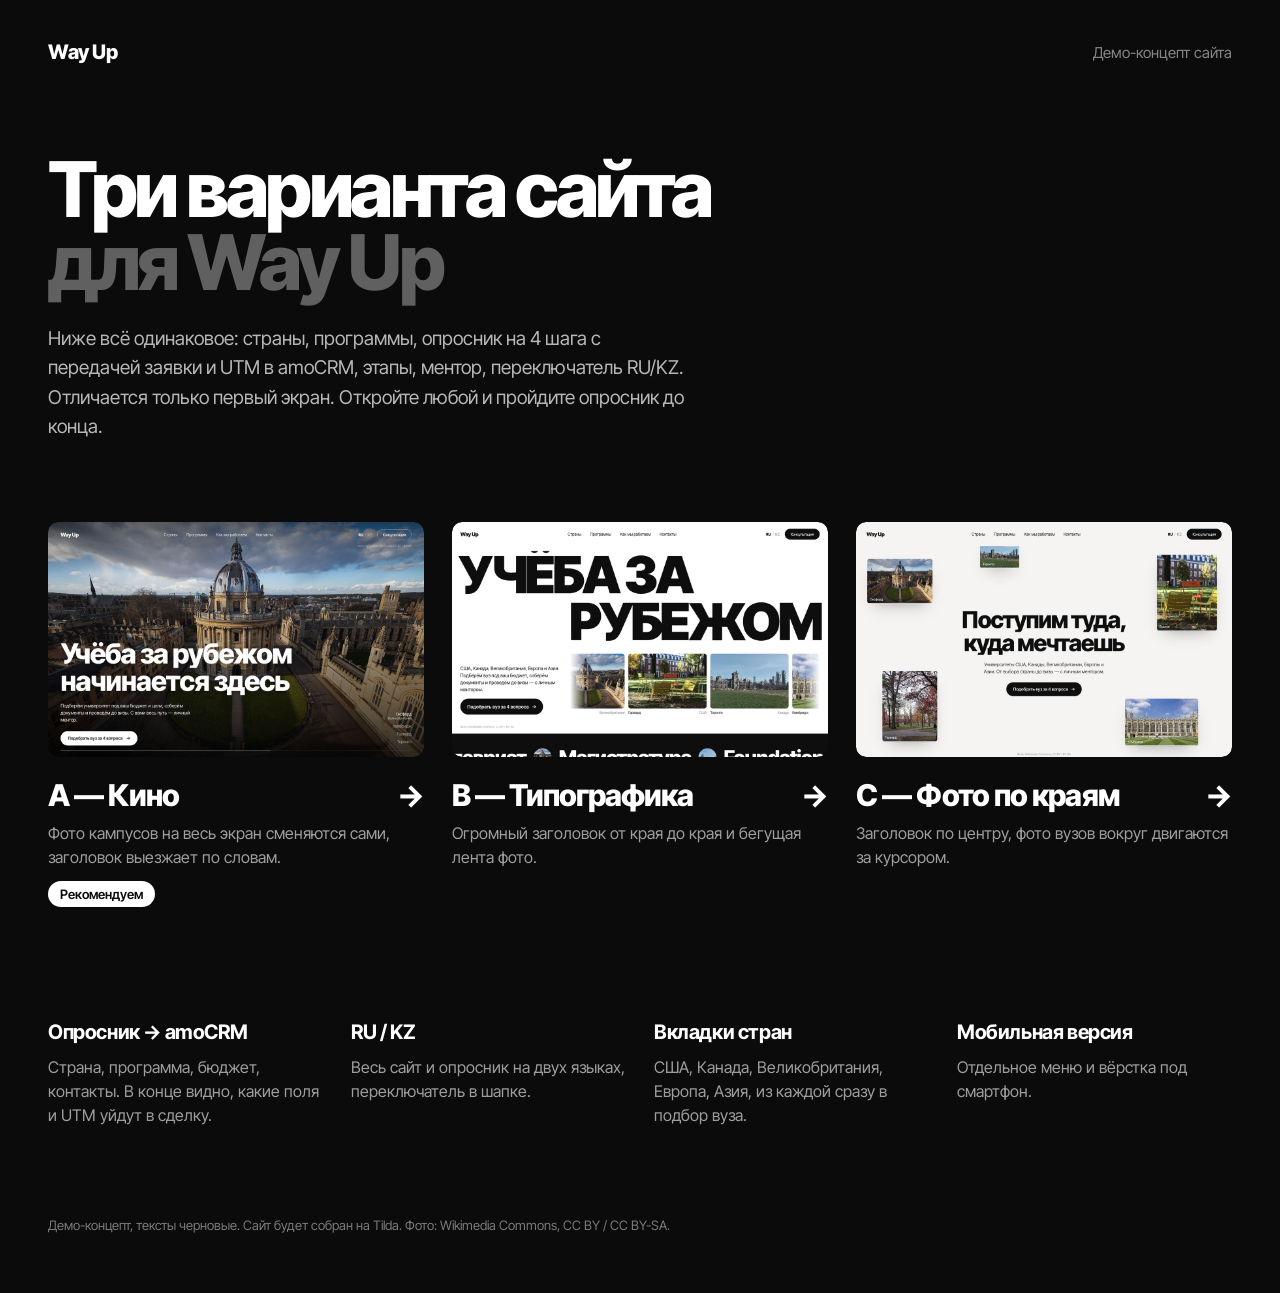
==== commit ac58004c: "Три полных сайта A/B/C: секции, опросник с UTM, вкладки стран, RU/KZ, мобильное меню; корень — выбор" ====
--- a/index.html
+++ b/index.html
@@ -1,648 +1,46 @@
-<!DOCTYPE html>
-<html lang="ru">
-<head>
-<meta charset="utf-8">
-<meta name="viewport" content="width=device-width, initial-scale=1">
-<title>Way Up Global Education — учёба за рубежом</title>
-<meta name="description" content="Поступление в университеты США, Канады, Великобритании, Европы и Азии: подбор вуза, документы, виза.">
-<link rel="preconnect" href="https://fonts.googleapis.com">
-<link rel="preconnect" href="https://fonts.gstatic.com" crossorigin>
-<link href="https://fonts.googleapis.com/css2?family=Old+Standard+TT:ital,wght@0,400;0,700;1,400&family=Manrope:wght@400;500;600;700&family=JetBrains+Mono:wght@500;700&display=swap" rel="stylesheet">
+<!DOCTYPE html><html lang="ru"><head><meta charset="utf-8"><meta name="viewport" content="width=device-width,initial-scale=1">
+<title>Way Up — демо сайта, 3 варианта</title>
+<meta name="description" content="Way Up Global Education — демо-концепт сайта: три варианта первого экрана, опросник с передачей в amoCRM, RU/KZ.">
+<link rel="icon" href="data:image/svg+xml,%3Csvg xmlns=%22http://www.w3.org/2000/svg%22 viewBox=%220 0 32 32%22%3E%3Crect width=%2232%22 height=%2232%22 rx=%226%22 fill=%22%230b0b0c%22/%3E%3Ctext x=%2216%22 y=%2223%22 font-size=%2218%22 font-family=%22Arial%22 font-weight=%22700%22 fill=%22white%22 text-anchor=%22middle%22%3EW%3C/text%3E%3C/svg%3E">
+<link rel="preconnect" href="https://fonts.googleapis.com"><link rel="preconnect" href="https://fonts.gstatic.com" crossorigin>
+<link href="https://fonts.googleapis.com/css2?family=Inter+Tight:wght@400;500;600;800&display=swap" rel="stylesheet">
 <style>
-:root{
-  --paper:#F3EEE3; --paper2:#EAE3D3; --ink:#15233D; --ink2:#2B3A55;
-  --stamp:#C2412D; --brass:#A97C35; --board:#101216; --flap:#F4B23E; --line:#D6CCB8;
-  --serif:"Old Standard TT",Georgia,serif; --sans:"Manrope",system-ui,sans-serif; --mono:"JetBrains Mono",ui-monospace,monospace;
-}
 *{box-sizing:border-box;margin:0;padding:0}
-html{scroll-behavior:smooth}
-body{background:var(--paper);color:var(--ink);font-family:var(--sans);font-size:17px;line-height:1.55;-webkit-font-smoothing:antialiased;overflow-x:hidden}
-body[data-lang="ru"] .kz, body[data-lang="kz"] .ru{display:none!important}
+body{font-family:"Inter Tight",system-ui,sans-serif;background:#0b0b0c;color:#fff;-webkit-font-smoothing:antialiased;padding:40px 48px 60px}
 a{color:inherit;text-decoration:none}
-button{font:inherit;cursor:pointer;border:0;background:none;color:inherit}
-.wrap{max-width:1180px;margin:0 auto;padding:0 28px}
-/* paper grain */
-body::before{content:"";position:fixed;inset:0;pointer-events:none;z-index:100;opacity:.35;mix-blend-mode:multiply;
-  background-image:url("data:image/svg+xml,%3Csvg xmlns='http://www.w3.org/2000/svg' width='160' height='160'%3E%3Cfilter id='n'%3E%3CfeTurbulence type='fractalNoise' baseFrequency='.9' numOctaves='2' stitchTiles='stitch'/%3E%3CfeColorMatrix values='0 0 0 0 .55  0 0 0 0 .5  0 0 0 0 .42  0 0 0 .18 0'/%3E%3C/filter%3E%3Crect width='100%25' height='100%25' filter='url(%23n)'/%3E%3C/svg%3E")}
-
-/* header */
-header{position:sticky;top:0;z-index:50;background:rgba(243,238,227,.92);backdrop-filter:blur(8px);border-bottom:1px solid var(--line)}
-.nav{display:flex;align-items:center;justify-content:space-between;height:68px;gap:20px}
-.logo{display:flex;align-items:center;gap:10px;font-family:var(--serif);font-weight:700;font-size:21px;letter-spacing:.01em}
-.logo-mark{width:34px;height:34px;border:1.5px solid var(--ink);border-radius:50%;display:grid;place-items:center;font-size:15px;font-family:var(--mono)}
-.logo small{display:block;font-family:var(--sans);font-weight:600;font-size:10.5px;letter-spacing:.18em;text-transform:uppercase;color:var(--brass);margin-top:-3px}
-.links{display:flex;gap:28px;font-weight:600;font-size:15px}
-.links a{opacity:.8}.links a:hover{opacity:1;color:var(--stamp)}
-.nav-right{display:flex;align-items:center;gap:14px}
-.lang{display:flex;border:1.5px solid var(--ink);border-radius:999px;overflow:hidden;font-family:var(--mono);font-size:12.5px;font-weight:700}
-.lang button{padding:6px 11px}
-.lang button[aria-pressed="true"]{background:var(--ink);color:var(--paper)}
-.btn{display:inline-flex;align-items:center;justify-content:center;gap:10px;font-weight:700;border-radius:999px;padding:15px 26px;font-size:16px;transition:transform .2s,box-shadow .2s,background .2s}
-.btn-ink{background:var(--ink);color:var(--paper)}
-.btn-ink:hover{transform:translateY(-2px);box-shadow:0 10px 24px -10px rgba(21,35,61,.6)}
-.btn-line{border:1.5px solid var(--ink)}
-.btn-line:hover{background:var(--ink);color:var(--paper)}
-.btn-sm{padding:10px 18px;font-size:14px}
-.arrow{font-family:var(--mono)}
-
-/* hero */
-.hero{padding:64px 0 76px;position:relative}
-.hero-grid{display:grid;grid-template-columns:1.05fr .95fr;gap:56px;align-items:center}
-.eyebrow{font-family:var(--mono);font-size:13px;letter-spacing:.14em;text-transform:uppercase;color:var(--brass);display:flex;align-items:center;gap:10px;margin-bottom:22px}
-.eyebrow::before{content:"";width:28px;height:1.5px;background:var(--brass)}
-h1{font-family:var(--serif);font-weight:700;font-size:clamp(38px,5.2vw,64px);line-height:1.04;letter-spacing:-.01em}
-h1 em{font-style:italic;font-weight:400;color:var(--stamp)}
-.lead{font-size:19px;color:var(--ink2);margin:24px 0 34px;max-width:33em}
-.cta-row{display:flex;flex-wrap:wrap;gap:14px}
-.facts{display:flex;gap:28px;margin-top:40px;padding-top:24px;border-top:1px solid var(--line);font-size:14.5px;color:var(--ink2)}
-.facts b{display:block;font-family:var(--serif);font-size:22px;color:var(--ink)}
-
-/* departure board */
-.board-wrap{position:relative}
-.board{background:var(--board);border-radius:14px;padding:22px 20px 18px;box-shadow:0 30px 60px -28px rgba(16,18,22,.7),inset 0 0 0 1px #262a31;color:var(--flap);font-family:var(--mono)}
-.board-top{display:flex;justify-content:space-between;align-items:center;font-size:12px;letter-spacing:.2em;color:#8b8f98;margin-bottom:14px}
-.board-top .live{display:flex;align-items:center;gap:7px;color:#7bd88f}
-.board-top .live::before{content:"";width:7px;height:7px;border-radius:50%;background:#7bd88f;animation:blink 1.6s infinite}
-@keyframes blink{50%{opacity:.25}}
-.board table{width:100%;border-collapse:separate;border-spacing:0 6px;font-size:14px}
-.board th{font-weight:500;color:#6d717a;text-align:left;font-size:11px;letter-spacing:.16em;padding:0 6px 2px}
-.board td{padding:0 6px}
-.cell{display:inline-flex;gap:2px}
-.ch{display:inline-block;min-width:.72em;text-align:center;background:#1c1f25;border-radius:3px;padding:5px 1px;line-height:1;position:relative;box-shadow:inset 0 -1px 0 #000}
-.ch::after{content:"";position:absolute;left:0;right:0;top:50%;height:1px;background:#0b0c0f}
-.st-open{color:#7bd88f}
-.stamp{position:absolute;right:-34px;bottom:-84px;width:150px;height:150px;color:var(--stamp);transform:rotate(-14deg);mix-blend-mode:multiply;opacity:.88;pointer-events:none}
-.stamp text{font-family:var(--mono);font-weight:700;font-size:11.5px;letter-spacing:2.4px;fill:currentColor}
-
-/* ticker */
-.ticker{background:var(--ink);color:var(--paper);overflow:hidden;white-space:nowrap;border-block:1px solid #0b1426}
-.ticker-track{display:inline-flex;animation:marquee 38s linear infinite;padding:17px 0}
-.ticker span{font-family:var(--serif);font-size:22px;font-style:italic;padding:0 22px}
-.ticker i{font-style:normal;color:var(--flap);font-family:var(--mono);font-size:14px}
-@keyframes marquee{to{transform:translateX(-50%)}}
-
-/* sections */
-section{padding:96px 0}
-.sec-head{display:flex;justify-content:space-between;align-items:end;gap:30px;margin-bottom:46px}
-.num{font-family:var(--mono);font-size:13px;color:var(--brass);letter-spacing:.14em;margin-bottom:14px}
-h2{font-family:var(--serif);font-weight:700;font-size:clamp(32px,4vw,48px);line-height:1.08}
-h2 em{font-style:italic;font-weight:400;color:var(--stamp)}
-.sec-sub{max-width:28em;color:var(--ink2)}
-
-/* quiz */
-#quiz{background:var(--paper2);border-block:1px solid var(--line)}
-.quiz{background:var(--paper);border:1.5px solid var(--ink);border-radius:18px;display:grid;grid-template-columns:280px 1fr;overflow:hidden;min-height:440px;box-shadow:10px 10px 0 var(--ink)}
-.quiz-side{background:var(--ink);color:var(--paper);padding:34px 28px;display:flex;flex-direction:column;justify-content:space-between}
-.quiz-step-n{font-family:var(--mono);font-size:58px;font-weight:700;color:var(--flap);line-height:1}
-.quiz-step-n small{font-size:20px;color:#8a95ab}
-.quiz-side p{color:#c9cfdb;font-size:15px;margin-top:16px}
-.progress{display:flex;gap:6px;margin-top:24px}
-.progress span{flex:1;height:4px;border-radius:2px;background:#33425f;transition:background .3s}
-.progress span.on{background:var(--flap)}
-.quiz-main{padding:38px 40px;position:relative}
-.qstep{display:none;animation:rise .45s ease both}
-.qstep.active{display:block}
-@keyframes rise{from{opacity:0;transform:translateY(12px)}to{opacity:1;transform:none}}
-.qstep h3{font-family:var(--serif);font-size:30px;line-height:1.15;margin-bottom:24px}
-.opts{display:grid;grid-template-columns:repeat(auto-fill,minmax(190px,1fr));gap:12px}
-.opt{border:1.5px solid var(--line);border-radius:12px;padding:16px 18px;text-align:left;font-weight:600;background:#fff8ec;transition:border-color .15s,transform .15s,background .15s;display:flex;gap:12px;align-items:center}
-.opt:hover{border-color:var(--ink);transform:translateY(-2px)}
-.opt.sel{border-color:var(--ink);background:var(--ink);color:var(--paper)}
-.opt .code{font-family:var(--mono);font-size:12px;border:1px solid currentColor;border-radius:5px;padding:2px 6px;opacity:.75}
-.qnav{display:flex;justify-content:space-between;align-items:center;margin-top:28px}
-.back{font-weight:600;opacity:.7}.back:hover{opacity:1}
-.back[hidden]{visibility:hidden;display:inline}
-.field{margin-bottom:14px}
-.field label{display:block;font-size:13.5px;font-weight:700;margin-bottom:6px}
-.field input,.field select{width:100%;font:inherit;padding:14px 16px;border:1.5px solid var(--line);border-radius:10px;background:#fff8ec;color:var(--ink)}
-.field input:focus,.field select:focus{outline:none;border-color:var(--ink)}
-.two{display:grid;grid-template-columns:1fr 1fr;gap:14px}
-.consent{font-size:12.5px;color:#6b6f78;margin-top:12px}
-.done{display:none}
-.done.active{display:block;animation:rise .45s ease both}
-.done h3{font-family:var(--serif);font-size:30px;margin-bottom:10px}
-.crm{margin-top:22px;border:1.5px dashed var(--ink);border-radius:12px;padding:18px 20px;font-family:var(--mono);font-size:13.5px;background:#fff8ec}
-.crm-h{font-family:var(--sans);font-weight:700;font-size:13px;letter-spacing:.06em;text-transform:uppercase;color:var(--brass);margin-bottom:10px}
-.crm div.r{display:flex;justify-content:space-between;gap:14px;padding:5px 0;border-bottom:1px dotted var(--line)}
-.crm div.r:last-child{border:0}
-.crm .k{color:#6b6f78}
-
-/* countries — boarding pass */
-.tabs{display:flex;gap:8px;flex-wrap:wrap;margin-bottom:24px}
-.tab{padding:11px 20px;border:1.5px solid var(--ink);border-radius:999px;font-weight:700;font-size:15px;display:flex;align-items:center;gap:9px}
-.tab .code{font-family:var(--mono);font-size:11.5px;opacity:.6}
-.tab[aria-selected="true"]{background:var(--ink);color:var(--paper)}
-.pass{display:grid;grid-template-columns:1fr 270px;background:#fffaf0;border:1.5px solid var(--ink);border-radius:18px;position:relative;overflow:hidden}
-.pass-main{padding:40px 44px}
-.pass-stub{border-left:2px dashed var(--ink);padding:40px 30px;background:var(--paper2);position:relative;display:flex;flex-direction:column;justify-content:space-between}
-.pass-stub::before,.pass-stub::after{content:"";position:absolute;left:-15px;width:28px;height:28px;border-radius:50%;background:var(--paper);border:1.5px solid var(--ink)}
-.pass-stub::before{top:-15px}.pass-stub::after{bottom:-15px}
-.pass .route{font-family:var(--mono);font-size:13px;letter-spacing:.14em;color:var(--brass);margin-bottom:12px}
-.pass h3{font-family:var(--serif);font-size:40px;line-height:1.05;margin-bottom:22px}
-.pass ul{list-style:none;display:grid;gap:14px}
-.pass li{padding-left:30px;position:relative}
-.pass li::before{content:"→";position:absolute;left:0;font-family:var(--mono);color:var(--stamp);font-weight:700}
-.kv{font-family:var(--mono);font-size:12px;color:#6b6f78;letter-spacing:.12em;text-transform:uppercase}
-.kv b{display:block;font-size:20px;color:var(--ink);letter-spacing:0;text-transform:none;margin:4px 0 18px;font-family:var(--serif)}
-.barcode{height:46px;background:repeating-linear-gradient(90deg,var(--ink) 0 2px,transparent 2px 4px,var(--ink) 4px 5px,transparent 5px 8px,var(--ink) 8px 11px,transparent 11px 12px)}
-.panel{display:none}.panel.active{display:grid;animation:rise .4s ease both}
-
-/* stages */
-.stages{display:grid;grid-template-columns:repeat(5,1fr);border-top:1.5px solid var(--ink)}
-.stage{padding:26px 20px 0 0;position:relative}
-.stage::before{content:"";position:absolute;top:-7px;left:0;width:12px;height:12px;border-radius:50%;background:var(--paper);border:1.5px solid var(--ink)}
-.stage:last-child::before{background:var(--stamp);border-color:var(--stamp)}
-.stage .n{font-family:var(--mono);font-size:13px;color:var(--brass);margin-bottom:10px}
-.stage h4{font-family:var(--serif);font-size:22px;line-height:1.15;margin-bottom:10px}
-.stage p{font-size:15px;color:var(--ink2)}
-.mentor{margin-top:44px;display:flex;gap:18px;align-items:center;padding:20px 24px;border:1.5px solid var(--ink);border-radius:14px;background:#fffaf0;font-weight:600}
-.mentor .ico{width:44px;height:44px;border-radius:50%;background:var(--flap);display:grid;place-items:center;flex:none;font-family:var(--mono);font-weight:700}
-
-/* final */
-.final{background:var(--ink);color:var(--paper);text-align:center;padding:100px 0}
-.final h2{max-width:17em;margin:0 auto 18px}
-.final h2 em{color:var(--flap)}
-.final p{color:#c9cfdb;max-width:34em;margin:0 auto 32px}
-.btn-flap{background:var(--flap);color:var(--board)}
-.btn-flap:hover{transform:translateY(-2px);box-shadow:0 10px 24px -10px rgba(244,178,62,.7)}
-footer{padding:36px 0;font-size:14px;color:#6b6f78}
-footer .wrap{display:flex;justify-content:space-between;gap:20px;flex-wrap:wrap}
-.demo-note{font-family:var(--mono);font-size:12px}
-
-.reveal{opacity:0;transform:translateY(18px);transition:opacity .7s ease,transform .7s ease}
-.reveal.in{opacity:1;transform:none}
-
-@media (max-width:960px){
-  .links{display:none}
-  .hero-grid{grid-template-columns:1fr;gap:56px}
-  .quiz{grid-template-columns:1fr}
-  .quiz-side{padding:24px 24px;flex-direction:row;align-items:center;gap:18px}
-  .quiz-side p{display:none}
-  .quiz-step-n{font-size:40px}
-  .progress{margin-top:0;flex:1}
-  .pass{grid-template-columns:1fr}
-  .pass-stub{border-left:0;border-top:2px dashed var(--ink);flex-direction:row;flex-wrap:wrap;gap:0 30px}
-  .pass-stub::before,.pass-stub::after{top:-15px;left:auto}
-  .pass-stub::before{left:-15px}.pass-stub::after{right:-15px;bottom:auto}
-  .barcode{width:100%}
-  .stages{grid-template-columns:1fr;border-top:0;border-left:1.5px solid var(--ink);margin-left:6px}
-  .stage{padding:0 0 28px 26px}
-  .stage::before{top:4px;left:-7px}
-  .sec-head{flex-direction:column;align-items:start}
-}
-@media (max-width:560px){
-  body{font-size:16px}
-  .wrap{padding:0 18px}
-  .nav-right .btn{display:none}
-  .hero{padding:38px 0 64px}
-  .lead{font-size:17px}
-  .facts{gap:18px;flex-wrap:wrap}
-  .board{padding:16px 10px 12px}
-  .board table{font-size:11px}
-  .board th{font-size:9px;padding:0 3px}.board td{padding:0 3px}
-  .ch{min-width:.68em;padding:4px 0}
-  .board .c-prog{display:none}
-  .stamp{width:110px;height:110px;right:-8px;bottom:-40px}
-  section{padding:70px 0}
-  .quiz{box-shadow:6px 6px 0 var(--ink)}
-  .quiz-main{padding:26px 20px}
-  .qstep h3,.done h3{font-size:25px}
-  .opts{grid-template-columns:1fr}
-  .two{grid-template-columns:1fr}
-  .pass-main{padding:28px 22px}
-  .pass h3{font-size:32px}
-  .pass-stub{padding:26px 22px}
-  .ticker span{font-size:18px}
-}
-@media (prefers-reduced-motion:reduce){
-  *{animation:none!important;transition:none!important}
-  .reveal{opacity:1;transform:none}
-}
-</style>
-</head>
-<body data-lang="ru">
-
-<header>
-  <div class="wrap nav">
-    <a href="#top" class="logo"><span class="logo-mark">W↑</span><span>Way Up<small>Global Education</small></span></a>
-    <nav class="links">
-      <a href="#countries"><span class="ru">Страны</span><span class="kz">Елдер</span></a>
-      <a href="#stages"><span class="ru">Этапы</span><span class="kz">Кезеңдер</span></a>
-      <a href="#quiz"><span class="ru">Подбор вуза</span><span class="kz">Университет таңдау</span></a>
-    </nav>
-    <div class="nav-right">
-      <div class="lang" role="group" aria-label="Язык / Тіл">
-        <button type="button" data-set-lang="ru" aria-pressed="true">RU</button>
-        <button type="button" data-set-lang="kz" aria-pressed="false">KZ</button>
-      </div>
-      <a href="#quiz" class="btn btn-ink btn-sm"><span class="ru">Консультация</span><span class="kz">Кеңес алу</span></a>
-    </div>
-  </div>
-</header>
-
-<main id="top">
-<div class="hero">
-  <div class="wrap hero-grid">
-    <div>
-      <div class="eyebrow"><span class="ru">Учёба за рубежом · Алматы</span><span class="kz">Шетелде оқу · Алматы</span></div>
-      <h1>
-        <span class="ru">Поступление в зарубежный вуз — <em>от выбора страны до визы</em></span>
-        <span class="kz">Шетелдік университетке түсу — <em>елді таңдаудан визаға дейін</em></span>
-      </h1>
-      <p class="lead">
-        <span class="ru">Подбираем университет под ваш бюджет и цели, готовим документы и эссе, подаём заявки. После договора с вами работает личный ментор — до самого зачисления.</span>
-        <span class="kz">Бюджетіңіз бен мақсатыңызға сай университет таңдаймыз, құжаттар мен эссе дайындаймыз, өтінім береміз. Келісімшарттан кейін сізбен жеке ментор жұмыс істейді — оқуға қабылданғанға дейін.</span>
-      </p>
-      <div class="cta-row">
-        <a href="#quiz" class="btn btn-ink"><span class="ru">Подобрать страну и вуз</span><span class="kz">Ел мен университет таңдау</span> <span class="arrow">→</span></a>
-        <a href="#countries" class="btn btn-line"><span class="ru">Смотреть страны</span><span class="kz">Елдерді қарау</span></a>
-      </div>
-      <div class="facts">
-        <div><b>5</b><span class="ru">направлений</span><span class="kz">бағыт</span></div>
-        <div><b>4</b><span class="ru">вопроса до подборки</span><span class="kz">сұрақ — іріктемеге дейін</span></div>
-        <div><b>RU · KZ</b><span class="ru">консультации</span><span class="kz">кеңестер</span></div>
-      </div>
-    </div>
-
-    <div class="board-wrap">
-      <div class="board" aria-label="Табло направлений">
-        <div class="board-top"><span>DEPARTURES · ALMATY</span><span class="live">OPEN</span></div>
-        <table>
-          <thead><tr><th>CITY</th><th>CTRY</th><th class="c-prog">PROGRAM</th><th>INTAKE</th></tr></thead>
-          <tbody id="boardBody"></tbody>
-        </table>
-      </div>
-      <svg class="stamp" viewBox="0 0 160 160" aria-hidden="true">
-        <defs><path id="circ" d="M80,80 m-60,0 a60,60 0 1,1 120,0 a60,60 0 1,1 -120,0"/></defs>
-        <circle cx="80" cy="80" r="74" fill="none" stroke="currentColor" stroke-width="3"/>
-        <circle cx="80" cy="80" r="46" fill="none" stroke="currentColor" stroke-width="1.5"/>
-        <text><textPath href="#circ">ALMATY · WAY UP · ADMITTED · ALMATY · WAY UP ·</textPath></text>
-        <text x="80" y="76" text-anchor="middle" style="font-size:20px;letter-spacing:1px">✈</text>
-        <text x="80" y="98" text-anchor="middle" style="font-size:13px;letter-spacing:1px">2027</text>
-      </svg>
-    </div>
-  </div>
+header{display:flex;justify-content:space-between;align-items:center;font-size:15px}
+header b{font-weight:800;font-size:20px;letter-spacing:-.02em}
+header span{opacity:.5}
+h1{font-weight:800;font-size:clamp(40px,6vw,96px);letter-spacing:-.045em;line-height:.95;margin:90px 0 24px;max-width:13ch}
+h1 i{font-style:normal;opacity:.35}
+.lead{font-size:19px;line-height:1.55;opacity:.7;max-width:640px;margin-bottom:80px}
+.grid{display:grid;grid-template-columns:repeat(3,1fr);gap:28px}
+.v img{width:100%;aspect-ratio:16/10;object-fit:cover;border-radius:10px;display:block;transition:transform .6s cubic-bezier(.2,.8,.2,1)}
+.v .im{overflow:hidden;border-radius:10px}
+.v:hover img{transform:scale(1.04)}
+.v h2{font-weight:800;font-size:30px;letter-spacing:-.03em;margin-top:20px;display:flex;justify-content:space-between}
+.v h2 i{font-style:normal;transition:transform .3s}.v:hover h2 i{transform:translateX(6px)}
+.v p{font-size:16px;line-height:1.5;opacity:.6;margin-top:8px}
+.v small{display:inline-block;margin-top:12px;font-size:13px;font-weight:600;background:#fff;color:#0b0b0c;padding:5px 12px;border-radius:999px}
+.feat{display:grid;grid-template-columns:repeat(4,1fr);gap:28px;margin-top:110px;font-size:16px;line-height:1.5}
+.feat b{display:block;font-size:20px;letter-spacing:-.02em;margin-bottom:8px}
+.feat span{opacity:.6}
+footer{margin-top:90px;font-size:13px;opacity:.45}
+@media(max-width:900px){body{padding:20px 20px 40px}.grid,.feat{grid-template-columns:1fr;gap:44px}h1{margin-top:60px}.lead{margin-bottom:50px;font-size:17px}.feat{margin-top:70px;gap:26px}}
+</style></head><body>
+<header><b>Way Up</b><span>Демо-концепт сайта</span></header>
+<h1>Три варианта сайта <i>для Way Up</i></h1>
+<p class="lead">Ниже всё одинаковое: страны, программы, опросник на 4 шага с передачей заявки и UTM в amoCRM, этапы, ментор, переключатель RU/KZ. Отличается только первый экран. Откройте любой и пройдите опросник до конца.</p>
+<div class="grid">
+  <a class="v" href="hero/a.html"><div class="im"><img src="preview/a.jpg" alt="Вариант A"></div><h2>A — Кино <i>→</i></h2><p>Фото кампусов на весь экран сменяются сами, заголовок выезжает по словам.</p><small>Рекомендуем</small></a>
+  <a class="v" href="hero/b.html"><div class="im"><img src="preview/b.jpg" alt="Вариант B"></div><h2>B — Типографика <i>→</i></h2><p>Огромный заголовок от края до края и бегущая лента фото.</p></a>
+  <a class="v" href="hero/c.html"><div class="im"><img src="preview/c.jpg" alt="Вариант C"></div><h2>C — Фото по краям <i>→</i></h2><p>Заголовок по центру, фото вузов вокруг двигаются за курсором.</p></a>
 </div>
-
-<div class="ticker" aria-hidden="true">
-  <div class="ticker-track" id="ticker"></div>
+<div class="feat">
+  <div><b>Опросник → amoCRM</b><span>Страна, программа, бюджет, контакты. В конце видно, какие поля и UTM уйдут в сделку.</span></div>
+  <div><b>RU / KZ</b><span>Весь сайт и опросник на двух языках, переключатель в шапке.</span></div>
+  <div><b>Вкладки стран</b><span>США, Канада, Великобритания, Европа, Азия, из каждой сразу в подбор вуза.</span></div>
+  <div><b>Мобильная версия</b><span>Отдельное меню и вёрстка под смартфон.</span></div>
 </div>
-
-<section id="quiz">
-  <div class="wrap">
-    <div class="sec-head reveal">
-      <div>
-        <div class="num">01 — <span class="ru">ПОДБОР</span><span class="kz">ІРІКТЕУ</span></div>
-        <h2><span class="ru">Ответьте на 4 вопроса — <em>пришлём подборку вузов</em></span><span class="kz">4 сұраққа жауап беріңіз — <em>университеттер іріктемесін жібереміз</em></span></h2>
-      </div>
-      <p class="sec-sub"><span class="ru">Займёт меньше минуты. Подборку составит ментор под вашу страну, программу и бюджет.</span><span class="kz">Бір минуттан аз уақыт алады. Іріктемені ментор еліңізге, бағдарламаңызға және бюджетіңізге қарай жасайды.</span></p>
-    </div>
-
-    <div class="quiz reveal">
-      <div class="quiz-side">
-        <div>
-          <div class="quiz-step-n"><span id="stepN">01</span><small>/04</small></div>
-          <p><span class="ru">Без спама: ментор напишет один раз в WhatsApp с подборкой.</span><span class="kz">Спамсыз: ментор WhatsApp-қа бір рет іріктемемен жазады.</span></p>
-        </div>
-        <div class="progress" id="progress"><span class="on"></span><span></span><span></span><span></span></div>
-      </div>
-
-      <div class="quiz-main">
-        <form id="quizForm" novalidate>
-          <input type="hidden" name="utm_source"><input type="hidden" name="utm_medium"><input type="hidden" name="utm_campaign"><input type="hidden" name="utm_content"><input type="hidden" name="utm_term">
-          <input type="hidden" name="lang" value="ru">
-
-          <div class="qstep active" data-step="1" data-name="country">
-            <h3><span class="ru">В какой стране хотите учиться?</span><span class="kz">Қай елде оқығыңыз келеді?</span></h3>
-            <div class="opts">
-              <button type="button" class="opt" data-v="США"><span class="code">US</span><span class="ru">США</span><span class="kz">АҚШ</span></button>
-              <button type="button" class="opt" data-v="Канада"><span class="code">CA</span>Канада</button>
-              <button type="button" class="opt" data-v="Великобритания"><span class="code">GB</span><span class="ru">Великобритания</span><span class="kz">Ұлыбритания</span></button>
-              <button type="button" class="opt" data-v="Европа"><span class="code">EU</span><span class="ru">Европа</span><span class="kz">Еуропа</span></button>
-              <button type="button" class="opt" data-v="Азия"><span class="code">AS</span><span class="ru">Азия</span><span class="kz">Азия</span></button>
-              <button type="button" class="opt" data-v="Пока не знаю"><span class="code">??</span><span class="ru">Пока не знаю</span><span class="kz">Әзірге білмеймін</span></button>
-            </div>
-          </div>
-
-          <div class="qstep" data-step="2" data-name="program">
-            <h3><span class="ru">Какая программа нужна?</span><span class="kz">Қандай бағдарлама керек?</span></h3>
-            <div class="opts">
-              <button type="button" class="opt" data-v="Foundation"><span class="ru">Foundation / подготовительный год</span><span class="kz">Foundation / дайындық жылы</span></button>
-              <button type="button" class="opt" data-v="Бакалавриат">Бакалавриат</button>
-              <button type="button" class="opt" data-v="Магистратура">Магистратура</button>
-              <button type="button" class="opt" data-v="Языковые курсы"><span class="ru">Языковые курсы</span><span class="kz">Тіл курстары</span></button>
-            </div>
-          </div>
-
-          <div class="qstep" data-step="3" data-name="budget">
-            <h3><span class="ru">Бюджет на год обучения?</span><span class="kz">Бір жылдық оқу бюджеті қанша?</span></h3>
-            <div class="opts">
-              <button type="button" class="opt" data-v="до $10 000"><span class="ru">До $10 000</span><span class="kz">$10 000-ға дейін</span></button>
-              <button type="button" class="opt" data-v="$10–25 тыс."><span class="ru">$10–25 тыс.</span><span class="kz">$10–25 мың</span></button>
-              <button type="button" class="opt" data-v="$25–50 тыс."><span class="ru">$25–50 тыс.</span><span class="kz">$25–50 мың</span></button>
-              <button type="button" class="opt" data-v="больше $50 тыс."><span class="ru">Больше $50 тыс.</span><span class="kz">$50 мыңнан көп</span></button>
-              <button type="button" class="opt" data-v="нужен грант"><span class="ru">Нужен грант</span><span class="kz">Грант керек</span></button>
-            </div>
-          </div>
-
-          <div class="qstep" data-step="4">
-            <h3><span class="ru">Куда прислать подборку?</span><span class="kz">Іріктемені қайда жіберейік?</span></h3>
-            <div class="two">
-              <div class="field"><label for="f-name"><span class="ru">Имя</span><span class="kz">Атыңыз</span></label><input id="f-name" name="name" autocomplete="given-name" data-ph-ru="Как к вам обращаться" data-ph-kz="Сізге қалай жүгінейік" required></div>
-              <div class="field"><label for="f-phone">WhatsApp</label><input id="f-phone" name="phone" type="tel" inputmode="tel" autocomplete="tel" placeholder="+7 7__ ___ __ __" required></div>
-            </div>
-            <div class="field"><label for="f-when"><span class="ru">Когда планируете поступать?</span><span class="kz">Қашан түсуді жоспарлайсыз?</span></label>
-              <select id="f-when" name="intake">
-                <option value="2027">2027</option><option value="2028">2028</option>
-                <option value="позже" data-ru="Позже" data-kz="Кейінірек">Позже</option>
-              </select>
-            </div>
-            <button type="submit" class="btn btn-ink" style="width:100%;margin-top:6px"><span class="ru">Получить подборку вузов</span><span class="kz">Университеттер іріктемесін алу</span> <span class="arrow">→</span></button>
-            <p class="consent"><span class="ru">Нажимая кнопку, вы соглашаетесь с политикой конфиденциальности.</span><span class="kz">Батырманы басу арқылы құпиялылық саясатымен келісесіз.</span></p>
-          </div>
-
-          <div class="qnav" id="qnav">
-            <button type="button" class="back" id="back" hidden>← <span class="ru">Назад</span><span class="kz">Артқа</span></button>
-            <span class="kv" id="hint"><span class="ru">Выберите вариант</span><span class="kz">Нұсқаны таңдаңыз</span></span>
-          </div>
-        </form>
-
-        <div class="done" id="done">
-          <h3><span class="ru">Спасибо! Заявка у ментора.</span><span class="kz">Рахмет! Өтініміңіз менторда.</span></h3>
-          <p><span class="ru">Напишем вам в WhatsApp и пришлём подборку вузов.</span><span class="kz">WhatsApp арқылы хабарласып, университеттер іріктемесін жібереміз.</span></p>
-          <div class="crm" id="crm">
-            <div class="crm-h"><span class="ru">Так заявка придёт в amoCRM</span><span class="kz">Өтінім amoCRM-ге осылай түседі</span></div>
-            <div id="crmRows"></div>
-          </div>
-        </div>
-      </div>
-    </div>
-  </div>
-</section>
-
-<section id="countries">
-  <div class="wrap">
-    <div class="sec-head reveal">
-      <div>
-        <div class="num">02 — <span class="ru">НАПРАВЛЕНИЯ</span><span class="kz">БАҒЫТТАР</span></div>
-        <h2><span class="ru">Куда <em>можно поехать</em></span><span class="kz">Қайда <em>баруға болады</em></span></h2>
-      </div>
-      <p class="sec-sub"><span class="ru">Коротко о каждой стране. Детали по вашей ситуации — на консультации.</span><span class="kz">Әр ел туралы қысқаша. Жағдайыңызға қатысты толығырақ — кеңесте.</span></p>
-    </div>
-
-    <div class="tabs reveal" role="tablist">
-      <button class="tab" role="tab" aria-selected="true" data-tab="us"><span class="code">US</span><span class="ru">США</span><span class="kz">АҚШ</span></button>
-      <button class="tab" role="tab" aria-selected="false" data-tab="ca"><span class="code">CA</span>Канада</button>
-      <button class="tab" role="tab" aria-selected="false" data-tab="gb"><span class="code">GB</span><span class="ru">Великобритания</span><span class="kz">Ұлыбритания</span></button>
-      <button class="tab" role="tab" aria-selected="false" data-tab="eu"><span class="code">EU</span><span class="ru">Европа</span><span class="kz">Еуропа</span></button>
-      <button class="tab" role="tab" aria-selected="false" data-tab="as"><span class="code">AS</span>Азия</button>
-    </div>
-
-    <div class="reveal">
-      <div class="pass panel active" data-panel="us">
-        <div class="pass-main">
-          <div class="route">ALA → USA</div>
-          <h3><span class="ru">США</span><span class="kz">АҚШ</span></h3>
-          <ul>
-            <li><span class="ru">Бакалавриат — 4 года, магистратура — 1–2 года. Можно начать с community college и перевестись в университет (2+2).</span><span class="kz">Бакалавриат — 4 жыл, магистратура — 1–2 жыл. Community college-дан бастап, кейін университетке ауысуға болады (2+2).</span></li>
-            <li><span class="ru">Английский: TOEFL, IELTS или Duolingo. SAT требуют не все вузы.</span><span class="kz">Ағылшын тілі: TOEFL, IELTS немесе Duolingo. SAT-ты барлық университет талап етпейді.</span></li>
-            <li><span class="ru">Набор осенью (август–сентябрь), в части вузов — весной (январь).</span><span class="kz">Қабылдау күзде (тамыз–қыркүйек), кейбір университеттерде көктемде (қаңтар).</span></li>
-          </ul>
-        </div>
-        <div class="pass-stub">
-          <div><div class="kv"><span class="ru">Программы</span><span class="kz">Бағдарламалар</span><b>Bachelor · Master</b></div><div class="kv"><span class="ru">Виза</span><span class="kz">Виза</span><b>F-1</b></div></div>
-          <div class="barcode"></div>
-        </div>
-      </div>
-
-      <div class="pass panel" data-panel="ca">
-        <div class="pass-main">
-          <div class="route">ALA → CAN</div>
-          <h3>Канада</h3>
-          <ul>
-            <li><span class="ru">Университеты и колледжи, программы с оплачиваемой практикой (co-op).</span><span class="kz">Университеттер мен колледждер, ақылы тәжірибесі бар бағдарламалар (co-op).</span></li>
-            <li><span class="ru">После выпуска можно получить разрешение на работу (PGWP), если программа подходит под условия.</span><span class="kz">Бітіргеннен кейін жұмысқа рұқсат (PGWP) алуға болады, егер бағдарлама талаптарға сай болса.</span></li>
-            <li><span class="ru">Набор в сентябре и январе, на части программ — в мае.</span><span class="kz">Қабылдау қыркүйек пен қаңтарда, кейбір бағдарламаларда — мамырда.</span></li>
-          </ul>
-        </div>
-        <div class="pass-stub">
-          <div><div class="kv"><span class="ru">Программы</span><span class="kz">Бағдарламалар</span><b>College · University</b></div><div class="kv"><span class="ru">Документ</span><span class="kz">Құжат</span><b>Study permit</b></div></div>
-          <div class="barcode"></div>
-        </div>
-      </div>
-
-      <div class="pass panel" data-panel="gb">
-        <div class="pass-main">
-          <div class="route">ALA → GBR</div>
-          <h3><span class="ru">Великобритания</span><span class="kz">Ұлыбритания</span></h3>
-          <ul>
-            <li><span class="ru">Бакалавриат — 3 года, магистратура — 1 год.</span><span class="kz">Бакалавриат — 3 жыл, магистратура — 1 жыл.</span></li>
-            <li><span class="ru">На бакалавриат подают через UCAS. Выпускникам школ Казахстана часто нужен Foundation.</span><span class="kz">Бакалавриатқа өтінім UCAS арқылы беріледі. Қазақстан мектеп түлектеріне көбіне Foundation қажет.</span></li>
-            <li><span class="ru">После выпуска — виза Graduate Route, чтобы остаться и работать.</span><span class="kz">Бітіргеннен кейін — қалып жұмыс істеуге арналған Graduate Route визасы.</span></li>
-          </ul>
-        </div>
-        <div class="pass-stub">
-          <div><div class="kv"><span class="ru">Программы</span><span class="kz">Бағдарламалар</span><b>Foundation · BA/BSc · MSc</b></div><div class="kv"><span class="ru">Виза</span><span class="kz">Виза</span><b>Student visa</b></div></div>
-          <div class="barcode"></div>
-        </div>
-      </div>
-
-      <div class="pass panel" data-panel="eu">
-        <div class="pass-main">
-          <div class="route">ALA → EUR</div>
-          <h3><span class="ru">Европа</span><span class="kz">Еуропа</span></h3>
-          <ul>
-            <li><span class="ru">Германия, Чехия, Италия, Нидерланды и другие страны.</span><span class="kz">Германия, Чехия, Италия, Нидерланды және басқа елдер.</span></li>
-            <li><span class="ru">В государственных вузах ряда стран обучение бесплатное или недорогое.</span><span class="kz">Бірқатар елдердің мемлекеттік университеттерінде оқу тегін немесе арзан.</span></li>
-            <li><span class="ru">Много программ на английском, но где-то нужен язык страны.</span><span class="kz">Ағылшын тіліндегі бағдарламалар көп, бірақ кей жерде сол елдің тілі қажет.</span></li>
-          </ul>
-        </div>
-        <div class="pass-stub">
-          <div><div class="kv"><span class="ru">Программы</span><span class="kz">Бағдарламалар</span><b>Bachelor · Master</b></div><div class="kv"><span class="ru">Виза</span><span class="kz">Виза</span><b>National D</b></div></div>
-          <div class="barcode"></div>
-        </div>
-      </div>
-
-      <div class="pass panel" data-panel="as">
-        <div class="pass-main">
-          <div class="route">ALA → ASIA</div>
-          <h3>Азия</h3>
-          <ul>
-            <li><span class="ru">Южная Корея, Китай, Малайзия, Япония.</span><span class="kz">Оңтүстік Корея, Қытай, Малайзия, Жапония.</span></li>
-            <li><span class="ru">Государственные стипендии: GKS в Корее, CSC в Китае.</span><span class="kz">Мемлекеттік стипендиялар: Кореяда GKS, Қытайда CSC.</span></li>
-            <li><span class="ru">В Малайзии работают кампусы британских и австралийских университетов.</span><span class="kz">Малайзияда британ және австралия университеттерінің кампустары жұмыс істейді.</span></li>
-          </ul>
-        </div>
-        <div class="pass-stub">
-          <div><div class="kv"><span class="ru">Гранты</span><span class="kz">Гранттар</span><b>GKS · CSC</b></div><div class="kv"><span class="ru">Программы</span><span class="kz">Бағдарламалар</span><b>Bachelor · Master</b></div></div>
-          <div class="barcode"></div>
-        </div>
-      </div>
-    </div>
-  </div>
-</section>
-
-<section id="stages" style="padding-top:20px">
-  <div class="wrap">
-    <div class="sec-head reveal">
-      <div>
-        <div class="num">03 — <span class="ru">КАК РАБОТАЕМ</span><span class="kz">ҚАЛАЙ ЖҰМЫС ІСТЕЙМІЗ</span></div>
-        <h2><span class="ru">Пять шагов <em>до зачисления</em></span><span class="kz">Қабылдануға дейін <em>бес қадам</em></span></h2>
-      </div>
-    </div>
-    <div class="stages reveal">
-      <div class="stage"><div class="n">01</div><h4><span class="ru">Консультация</span><span class="kz">Кеңес</span></h4><p><span class="ru">Разбираем цели, оценки, бюджет и сроки.</span><span class="kz">Мақсатты, бағаларды, бюджет пен мерзімді талдаймыз.</span></p></div>
-      <div class="stage"><div class="n">02</div><h4><span class="ru">Подбор вузов</span><span class="kz">Университет таңдау</span></h4><p><span class="ru">Список университетов и программ под ваш профиль.</span><span class="kz">Профиліңізге сай университеттер мен бағдарламалар тізімі.</span></p></div>
-      <div class="stage"><div class="n">03</div><h4><span class="ru">Документы</span><span class="kz">Құжаттар</span></h4><p><span class="ru">Мотивационное письмо, рекомендации, подготовка к IELTS.</span><span class="kz">Мотивациялық хат, ұсынымдар, IELTS-ке дайындық.</span></p></div>
-      <div class="stage"><div class="n">04</div><h4><span class="ru">Подача</span><span class="kz">Өтінім</span></h4><p><span class="ru">Заявки в вузы и на стипендии, ждём офферы.</span><span class="kz">Университеттерге және стипендияға өтінім, офферлерді күтеміз.</span></p></div>
-      <div class="stage"><div class="n">05</div><h4><span class="ru">Виза и переезд</span><span class="kz">Виза және көшу</span></h4><p><span class="ru">Пакет на визу, жильё, билеты.</span><span class="kz">Визаға құжаттар, тұрғын үй, билеттер.</span></p></div>
-    </div>
-    <div class="mentor reveal"><span class="ico">M</span><span><span class="ru">После договора вас ведёт личный ментор — от подачи документов до зачисления.</span><span class="kz">Келісімшарттан кейін сізді жеке ментор жүргізеді — құжат тапсырудан қабылдануға дейін.</span></span></div>
-  </div>
-</section>
-
-<div class="final">
-  <div class="wrap">
-    <h2><span class="ru">Не знаете, <em>с какой страны начать?</em></span><span class="kz">Қай елден <em>бастарыңызды білмейсіз бе?</em></span></h2>
-    <p><span class="ru">Ответьте на 4 вопроса — пришлём подборку вузов под ваш бюджет.</span><span class="kz">4 сұраққа жауап беріңіз — бюджетіңізге сай университеттер іріктемесін жібереміз.</span></p>
-    <a href="#quiz" class="btn btn-flap"><span class="ru">Подобрать страну и вуз</span><span class="kz">Ел мен университет таңдау</span> <span class="arrow">→</span></a>
-  </div>
-</div>
-</main>
-
-<footer>
-  <div class="wrap">
-    <span>© Way Up Global Education · <span class="ru">Алматы</span><span class="kz">Алматы</span></span>
-    <span class="demo-note"><span class="ru">Демо-концепт. Тексты черновые, реквизиты и кейсы — после брифа.</span><span class="kz">Демо-концепт. Мәтіндер — жоба, деректемелер мен кейстер брифтен кейін.</span></span>
-  </div>
-</footer>
-
-<script>
-(() => {
-  const reduce = matchMedia('(prefers-reduced-motion: reduce)').matches;
-
-  /* language */
-  const setLang = (l) => {
-    document.body.dataset.lang = l;
-    document.documentElement.lang = l === 'kz' ? 'kk' : 'ru';
-    document.querySelectorAll('[data-set-lang]').forEach(b => b.setAttribute('aria-pressed', b.dataset.setLang === l));
-    document.querySelectorAll('[data-ph-ru]').forEach(i => i.placeholder = i.dataset['ph' + (l === 'kz' ? 'Kz' : 'Ru')]);
-    document.querySelectorAll('option[data-ru]').forEach(o => o.textContent = o.dataset[l]);
-    document.querySelector('input[name=lang]').value = l;
-    try { localStorage.setItem('wu_lang', l); } catch (e) {}
-  };
-  document.querySelectorAll('[data-set-lang]').forEach(b => b.addEventListener('click', () => setLang(b.dataset.setLang)));
-  const q = new URLSearchParams(location.search);
-  let saved = null; try { saved = localStorage.getItem('wu_lang'); } catch (e) {}
-  setLang(q.get('lang') === 'kz' ? 'kz' : (saved || 'ru'));
-
-  /* ticker */
-  const items = {
-    ru: ['Бакалавриат', 'Магистратура', 'Foundation', 'Языковые курсы', 'Летние школы', 'Стипендии и гранты', 'Визовое сопровождение'],
-    kz: ['Бакалавриат', 'Магистратура', 'Foundation', 'Тіл курстары', 'Жазғы мектептер', 'Стипендиялар мен гранттар', 'Визалық қолдау']
-  };
-  const t = document.getElementById('ticker');
-  const run = (l) => items[l].map(s => `<span class="${l}">${s}</span><i class="${l}">✦</i>`).join('');
-  const once = run('ru') + run('kz');
-  t.innerHTML = once + once + once + once;
-
-  /* split-flap board */
-  const rows = [
-    ['BOSTON', 'US', 'BACHELOR', 'AUG 27'], ['TORONTO', 'CA', 'CO-OP', 'SEP 27'],
-    ['LONDON', 'GB', 'FOUNDTN', 'SEP 27'], ['PRAGUE', 'CZ', 'MASTER', 'SEP 27'],
-    ['SEOUL', 'KR', 'GKS', 'MAR 28'], ['KL', 'MY', 'BACHELOR', 'FEB 28'],
-    ['MILAN', 'IT', 'MASTER', 'SEP 27'], ['VANCOUVR', 'CA', 'COLLEGE', 'JAN 28'],
-    ['NEW YORK', 'US', 'MASTER', 'JAN 28'], ['BERLIN', 'DE', 'MASTER', 'OCT 27'],
-  ];
-  const widths = [8, 2, 8, 6];
-  const tb = document.getElementById('boardBody');
-  const CH = 'ABCDEFGHIJKLMNOPRSTUVWXYZ0123456789';
-  const VISIBLE = 5;
-  tb.innerHTML = Array.from({length: VISIBLE}, () => '<tr>' + widths.map((w, c) =>
-    `<td${c === 2 ? ' class="c-prog"' : ''}><span class="cell">${'<span class="ch">&nbsp;</span>'.repeat(w)}</span></td>`).join('') + '</tr>').join('');
-  const setRow = (r, data) => {
-    const tds = tb.rows[r].cells;
-    data.forEach((txt, c) => {
-      const chs = tds[c].querySelectorAll('.ch');
-      const target = txt.padEnd(widths[c], ' ');
-      chs.forEach((el, i) => {
-        const fin = target[i] === ' ' ? ' ' : target[i];
-        if (reduce) { el.textContent = fin; return; }
-        let n = 4 + Math.floor(Math.random() * 8) + i;
-        const tick = () => {
-          if (n-- <= 0) { el.textContent = fin; return; }
-          el.textContent = CH[Math.floor(Math.random() * CH.length)];
-          setTimeout(tick, 45);
-        };
-        setTimeout(tick, r * 120);
-      });
-    });
-  };
-  let offset = 0;
-  const paint = () => { for (let r = 0; r < VISIBLE; r++) setRow(r, rows[(offset + r) % rows.length]); };
-  paint();
-  if (!reduce) setInterval(() => { offset = (offset + VISIBLE) % rows.length; paint(); }, 7000);
-
-  /* tabs */
-  document.querySelectorAll('.tab').forEach(tab => tab.addEventListener('click', () => {
-    document.querySelectorAll('.tab').forEach(x => x.setAttribute('aria-selected', x === tab));
-    document.querySelectorAll('.panel').forEach(p => p.classList.toggle('active', p.dataset.panel === tab.dataset.tab));
-  }));
-
-  /* quiz */
-  const form = document.getElementById('quizForm');
-  ['utm_source', 'utm_medium', 'utm_campaign', 'utm_content', 'utm_term'].forEach(k => { form.elements[k].value = q.get(k) || ''; });
-  const answers = {};
-  let step = 1;
-  const steps = [...form.querySelectorAll('.qstep')];
-  const show = (n) => {
-    step = n;
-    steps.forEach(s => s.classList.toggle('active', +s.dataset.step === n));
-    document.getElementById('stepN').textContent = '0' + n;
-    document.querySelectorAll('#progress span').forEach((s, i) => s.classList.toggle('on', i < n));
-    document.getElementById('back').hidden = n === 1;
-    document.getElementById('hint').style.visibility = n === 4 ? 'hidden' : 'visible';
-  };
-  form.querySelectorAll('.opt').forEach(o => o.addEventListener('click', () => {
-    const st = o.closest('.qstep');
-    st.querySelectorAll('.opt').forEach(x => x.classList.toggle('sel', x === o));
-    answers[st.dataset.name] = o.dataset.v;
-    setTimeout(() => show(+st.dataset.step + 1), reduce ? 0 : 260);
-  }));
-  document.getElementById('back').addEventListener('click', () => show(Math.max(1, step - 1)));
-  const phone = form.elements.phone;
-  phone.addEventListener('focus', () => { if (!phone.value) phone.value = '+7 '; });
-  form.addEventListener('submit', (e) => {
-    e.preventDefault();
-    const name = form.elements.name, digits = phone.value.replace(/\D/g, '');
-    let ok = true;
-    [[name, name.value.trim().length > 1], [phone, digits.length === 11]].forEach(([el, good]) => {
-      el.style.borderColor = good ? '' : 'var(--stamp)'; if (!good) ok = false;
-    });
-    if (!ok) return;
-    const L = document.body.dataset.lang;
-    const lab = L === 'kz'
-      ? {country: 'Ел', program: 'Бағдарлама', budget: 'Бюджет', intake: 'Түсу жылы', name: 'Аты', phone: 'WhatsApp', lang: 'Тіл', pipe: 'Воронка'}
-      : {country: 'Страна', program: 'Программа', budget: 'Бюджет', intake: 'Год поступления', name: 'Имя', phone: 'WhatsApp', lang: 'Язык', pipe: 'Воронка'};
-    const esc = s => String(s).replace(/[&<>"]/g, c => ({'&': '&amp;', '<': '&lt;', '>': '&gt;', '"': '&quot;'}[c]));
-    const data = [
-      [lab.pipe, L === 'kz' ? 'Сату → Жаңа өтінім' : 'Продажи → Новая заявка'],
-      [lab.name, name.value.trim()], [lab.phone, phone.value.trim()],
-      [lab.country, answers.country || '—'], [lab.program, answers.program || '—'], [lab.budget, answers.budget || '—'],
-      [lab.intake, form.elements.intake.value], [lab.lang, L.toUpperCase()],
-      ...['utm_source', 'utm_medium', 'utm_campaign'].map(k => [k, form.elements[k].value || '—']),
-    ];
-    document.getElementById('crmRows').innerHTML = data.map(([k, v]) => `<div class="r"><span class="k">${esc(k)}</span><span>${esc(v)}</span></div>`).join('');
-    form.style.display = 'none';
-    document.getElementById('done').classList.add('active');
-    document.querySelectorAll('#progress span').forEach(s => s.classList.add('on'));
-    document.getElementById('stepN').textContent = '✓';
-  });
-
-  /* reveal */
-  const io = new IntersectionObserver(es => es.forEach(e => { if (e.isIntersecting) { e.target.classList.add('in'); io.unobserve(e.target); } }), {threshold: .12});
-  document.querySelectorAll('.reveal').forEach(el => io.observe(el));
-})();
-</script>
-</body>
-</html>
+<footer>Демо-концепт, тексты черновые. Сайт будет собран на Tilda. Фото: Wikimedia Commons, CC BY / CC BY-SA.</footer>
+</body></html>
